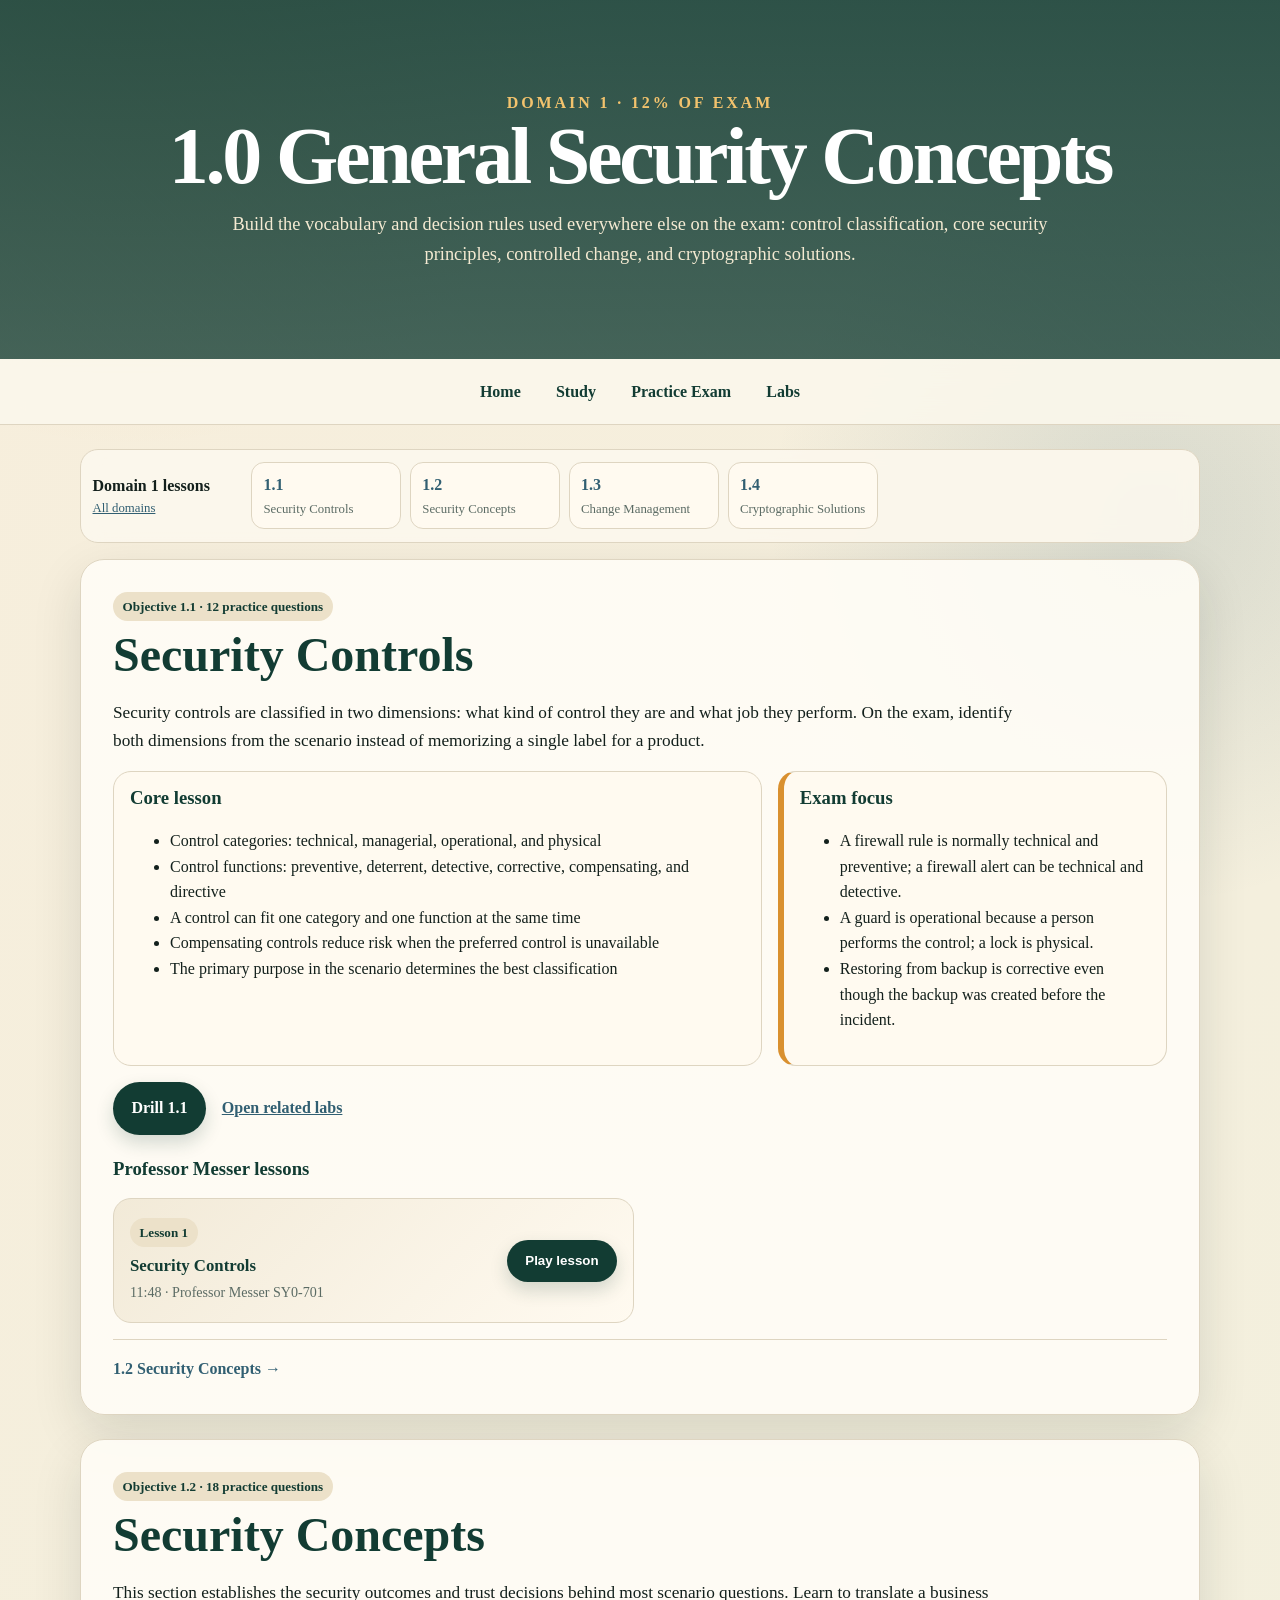
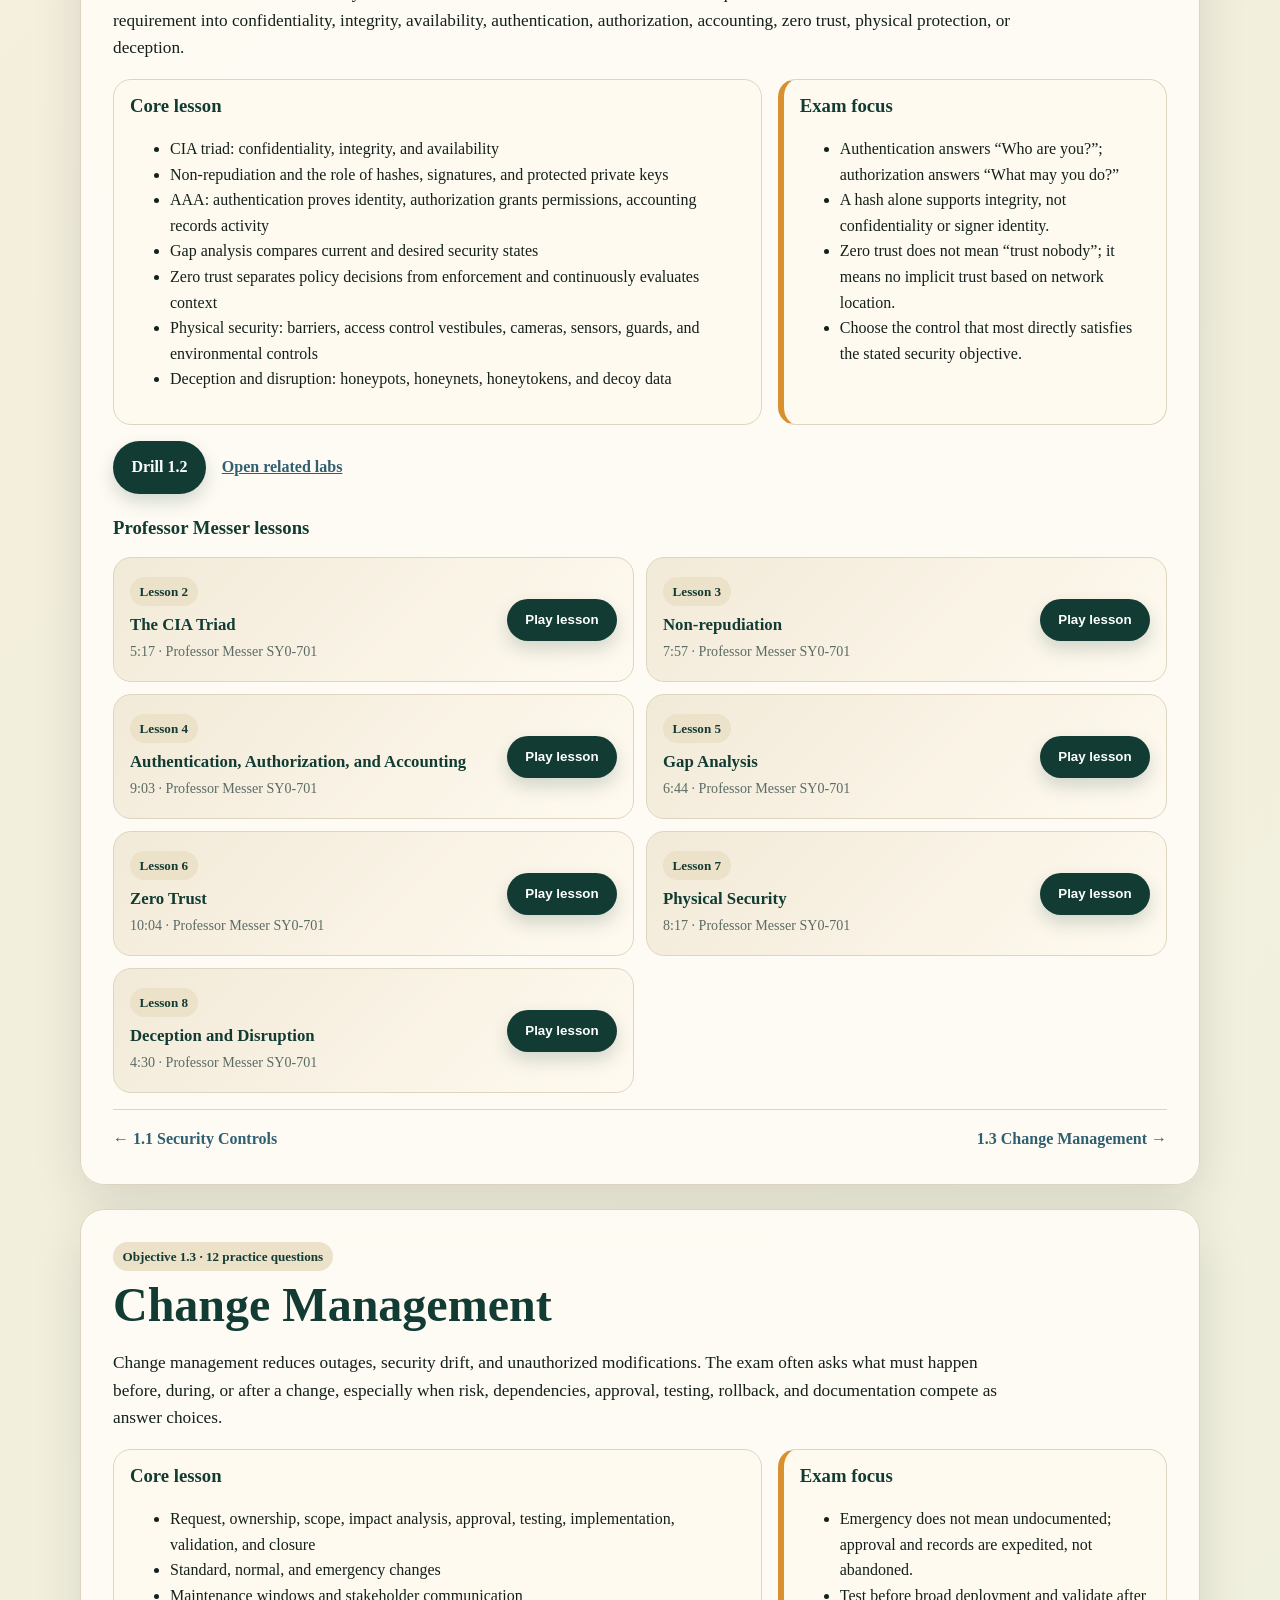
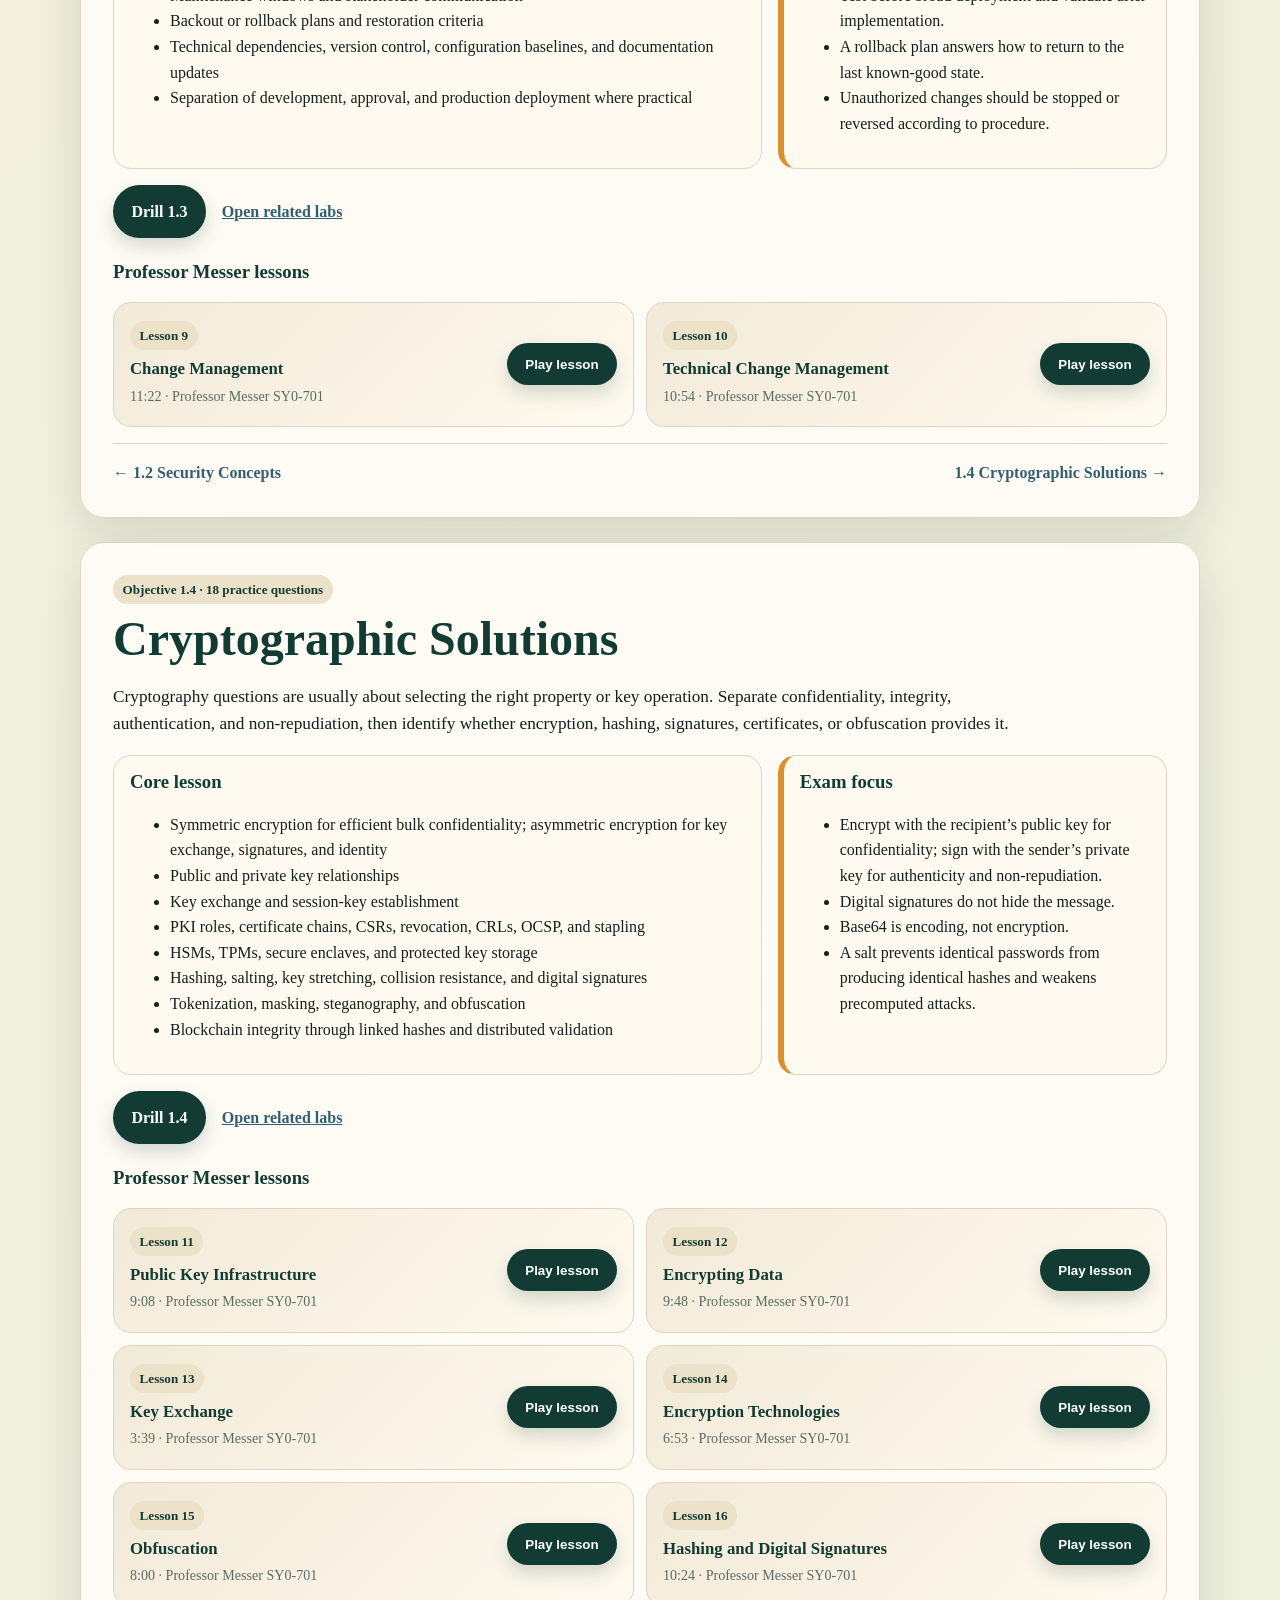
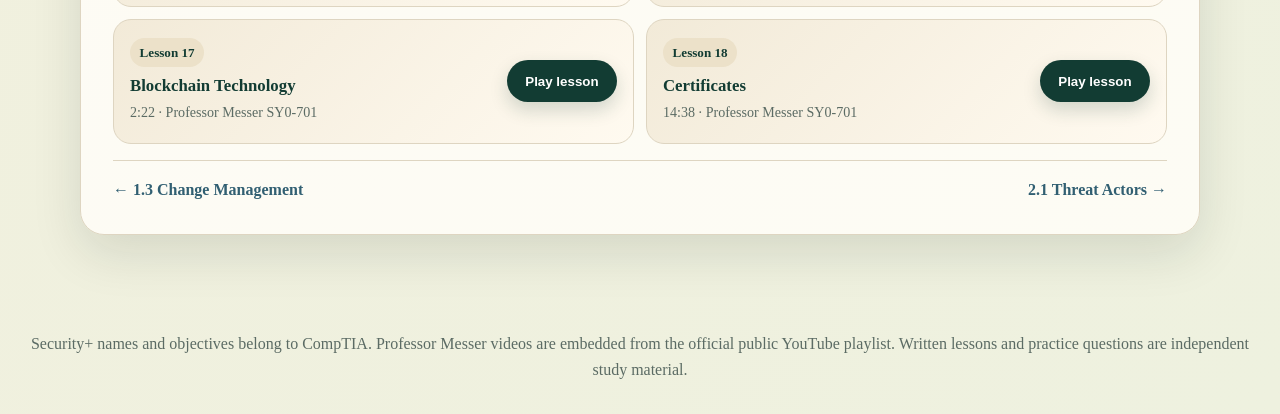
==== domain-1.html @ e12497a7 "Initial Commit Security+ Site" ====
<!DOCTYPE html><html lang="en"><head><meta charset="UTF-8"><meta name="viewport" content="width=device-width, initial-scale=1.0"><title>Domain 1: General Security Concepts - Security+ SY0-701</title><link rel="stylesheet" href="style.css"></head><body><header class="page-header domain-header"><p class="eyebrow">Domain 1 · 12% of exam</p><h1>1.0 General Security Concepts</h1><p>Build the vocabulary and decision rules used everywhere else on the exam: control classification, core security principles, controlled change, and cryptographic solutions.</p></header><nav class="site-nav" aria-label="Primary navigation"><a href="index.html">Home</a><a href="study.html">Study</a><a href="quiz.html">Practice Exam</a><a href="lab.html">Labs</a></nav><main><aside class="lesson-toc" aria-label="Domain lesson navigation"><div><strong>Domain 1 lessons</strong><a href="study.html">All domains</a></div><a href="#objective-1-1"><strong>1.1</strong><span>Security Controls</span></a><a href="#objective-1-2"><strong>1.2</strong><span>Security Concepts</span></a><a href="#objective-1-3"><strong>1.3</strong><span>Change Management</span></a><a href="#objective-1-4"><strong>1.4</strong><span>Cryptographic Solutions</span></a></aside><section class="lesson-section" id="objective-1-1"><div class="lesson-kicker">Objective 1.1 · 12 practice questions</div><h2>Security Controls</h2><p class="lesson-summary">Security controls are classified in two dimensions: what kind of control they are and what job they perform. On the exam, identify both dimensions from the scenario instead of memorizing a single label for a product.</p><div class="lesson-grid"><article class="lesson-panel"><h3>Core lesson</h3><ul><li>Control categories: technical, managerial, operational, and physical</li><li>Control functions: preventive, deterrent, detective, corrective, compensating, and directive</li><li>A control can fit one category and one function at the same time</li><li>Compensating controls reduce risk when the preferred control is unavailable</li><li>The primary purpose in the scenario determines the best classification</li></ul></article><article class="lesson-panel exam-focus"><h3>Exam focus</h3><ul><li>A firewall rule is normally technical and preventive; a firewall alert can be technical and detective.</li><li>A guard is operational because a person performs the control; a lock is physical.</li><li>Restoring from backup is corrective even though the backup was created before the incident.</li></ul></article></div><div class="lesson-actions"><a class="button" href="quiz.html?objective=1.1">Drill 1.1</a><a class="text-link" href="lab.html">Open related labs</a></div><h3 class="video-heading">Professor Messer lessons</h3><div class="video-grid"><article class="video-card"><div><span class="video-number">Lesson 1</span><h4>Security Controls</h4><p>11:48 · Professor Messer SY0-701</p></div><button type="button" class="video-load" data-index="1" data-title="Security Controls">Play lesson</button><noscript><a href="https://www.youtube.com/playlist?list=PLG49S3nxzAnl4QDVqK-hOnoqcSKEIDDuv" target="_blank" rel="noopener">Open official playlist</a></noscript></article></div><div class="lesson-nav"><a href="domain-1.html#objective-1-2">1.2 Security Concepts →</a></div></section><section class="lesson-section" id="objective-1-2"><div class="lesson-kicker">Objective 1.2 · 18 practice questions</div><h2>Security Concepts</h2><p class="lesson-summary">This section establishes the security outcomes and trust decisions behind most scenario questions. Learn to translate a business requirement into confidentiality, integrity, availability, authentication, authorization, accounting, zero trust, physical protection, or deception.</p><div class="lesson-grid"><article class="lesson-panel"><h3>Core lesson</h3><ul><li>CIA triad: confidentiality, integrity, and availability</li><li>Non-repudiation and the role of hashes, signatures, and protected private keys</li><li>AAA: authentication proves identity, authorization grants permissions, accounting records activity</li><li>Gap analysis compares current and desired security states</li><li>Zero trust separates policy decisions from enforcement and continuously evaluates context</li><li>Physical security: barriers, access control vestibules, cameras, sensors, guards, and environmental controls</li><li>Deception and disruption: honeypots, honeynets, honeytokens, and decoy data</li></ul></article><article class="lesson-panel exam-focus"><h3>Exam focus</h3><ul><li>Authentication answers “Who are you?”; authorization answers “What may you do?”</li><li>A hash alone supports integrity, not confidentiality or signer identity.</li><li>Zero trust does not mean “trust nobody”; it means no implicit trust based on network location.</li><li>Choose the control that most directly satisfies the stated security objective.</li></ul></article></div><div class="lesson-actions"><a class="button" href="quiz.html?objective=1.2">Drill 1.2</a><a class="text-link" href="lab.html">Open related labs</a></div><h3 class="video-heading">Professor Messer lessons</h3><div class="video-grid"><article class="video-card"><div><span class="video-number">Lesson 2</span><h4>The CIA Triad</h4><p>5:17 · Professor Messer SY0-701</p></div><button type="button" class="video-load" data-index="2" data-title="The CIA Triad">Play lesson</button><noscript><a href="https://www.youtube.com/playlist?list=PLG49S3nxzAnl4QDVqK-hOnoqcSKEIDDuv" target="_blank" rel="noopener">Open official playlist</a></noscript></article><article class="video-card"><div><span class="video-number">Lesson 3</span><h4>Non-repudiation</h4><p>7:57 · Professor Messer SY0-701</p></div><button type="button" class="video-load" data-index="3" data-title="Non-repudiation">Play lesson</button><noscript><a href="https://www.youtube.com/playlist?list=PLG49S3nxzAnl4QDVqK-hOnoqcSKEIDDuv" target="_blank" rel="noopener">Open official playlist</a></noscript></article><article class="video-card"><div><span class="video-number">Lesson 4</span><h4>Authentication, Authorization, and Accounting</h4><p>9:03 · Professor Messer SY0-701</p></div><button type="button" class="video-load" data-index="4" data-title="Authentication, Authorization, and Accounting">Play lesson</button><noscript><a href="https://www.youtube.com/playlist?list=PLG49S3nxzAnl4QDVqK-hOnoqcSKEIDDuv" target="_blank" rel="noopener">Open official playlist</a></noscript></article><article class="video-card"><div><span class="video-number">Lesson 5</span><h4>Gap Analysis</h4><p>6:44 · Professor Messer SY0-701</p></div><button type="button" class="video-load" data-index="5" data-title="Gap Analysis">Play lesson</button><noscript><a href="https://www.youtube.com/playlist?list=PLG49S3nxzAnl4QDVqK-hOnoqcSKEIDDuv" target="_blank" rel="noopener">Open official playlist</a></noscript></article><article class="video-card"><div><span class="video-number">Lesson 6</span><h4>Zero Trust</h4><p>10:04 · Professor Messer SY0-701</p></div><button type="button" class="video-load" data-index="6" data-title="Zero Trust">Play lesson</button><noscript><a href="https://www.youtube.com/playlist?list=PLG49S3nxzAnl4QDVqK-hOnoqcSKEIDDuv" target="_blank" rel="noopener">Open official playlist</a></noscript></article><article class="video-card"><div><span class="video-number">Lesson 7</span><h4>Physical Security</h4><p>8:17 · Professor Messer SY0-701</p></div><button type="button" class="video-load" data-index="7" data-title="Physical Security">Play lesson</button><noscript><a href="https://www.youtube.com/playlist?list=PLG49S3nxzAnl4QDVqK-hOnoqcSKEIDDuv" target="_blank" rel="noopener">Open official playlist</a></noscript></article><article class="video-card"><div><span class="video-number">Lesson 8</span><h4>Deception and Disruption</h4><p>4:30 · Professor Messer SY0-701</p></div><button type="button" class="video-load" data-index="8" data-title="Deception and Disruption">Play lesson</button><noscript><a href="https://www.youtube.com/playlist?list=PLG49S3nxzAnl4QDVqK-hOnoqcSKEIDDuv" target="_blank" rel="noopener">Open official playlist</a></noscript></article></div><div class="lesson-nav"><a href="domain-1.html#objective-1-1">← 1.1 Security Controls</a><a href="domain-1.html#objective-1-3">1.3 Change Management →</a></div></section><section class="lesson-section" id="objective-1-3"><div class="lesson-kicker">Objective 1.3 · 12 practice questions</div><h2>Change Management</h2><p class="lesson-summary">Change management reduces outages, security drift, and unauthorized modifications. The exam often asks what must happen before, during, or after a change, especially when risk, dependencies, approval, testing, rollback, and documentation compete as answer choices.</p><div class="lesson-grid"><article class="lesson-panel"><h3>Core lesson</h3><ul><li>Request, ownership, scope, impact analysis, approval, testing, implementation, validation, and closure</li><li>Standard, normal, and emergency changes</li><li>Maintenance windows and stakeholder communication</li><li>Backout or rollback plans and restoration criteria</li><li>Technical dependencies, version control, configuration baselines, and documentation updates</li><li>Separation of development, approval, and production deployment where practical</li></ul></article><article class="lesson-panel exam-focus"><h3>Exam focus</h3><ul><li>Emergency does not mean undocumented; approval and records are expedited, not abandoned.</li><li>Test before broad deployment and validate after implementation.</li><li>A rollback plan answers how to return to the last known-good state.</li><li>Unauthorized changes should be stopped or reversed according to procedure.</li></ul></article></div><div class="lesson-actions"><a class="button" href="quiz.html?objective=1.3">Drill 1.3</a><a class="text-link" href="lab.html">Open related labs</a></div><h3 class="video-heading">Professor Messer lessons</h3><div class="video-grid"><article class="video-card"><div><span class="video-number">Lesson 9</span><h4>Change Management</h4><p>11:22 · Professor Messer SY0-701</p></div><button type="button" class="video-load" data-index="9" data-title="Change Management">Play lesson</button><noscript><a href="https://www.youtube.com/playlist?list=PLG49S3nxzAnl4QDVqK-hOnoqcSKEIDDuv" target="_blank" rel="noopener">Open official playlist</a></noscript></article><article class="video-card"><div><span class="video-number">Lesson 10</span><h4>Technical Change Management</h4><p>10:54 · Professor Messer SY0-701</p></div><button type="button" class="video-load" data-index="10" data-title="Technical Change Management">Play lesson</button><noscript><a href="https://www.youtube.com/playlist?list=PLG49S3nxzAnl4QDVqK-hOnoqcSKEIDDuv" target="_blank" rel="noopener">Open official playlist</a></noscript></article></div><div class="lesson-nav"><a href="domain-1.html#objective-1-2">← 1.2 Security Concepts</a><a href="domain-1.html#objective-1-4">1.4 Cryptographic Solutions →</a></div></section><section class="lesson-section" id="objective-1-4"><div class="lesson-kicker">Objective 1.4 · 18 practice questions</div><h2>Cryptographic Solutions</h2><p class="lesson-summary">Cryptography questions are usually about selecting the right property or key operation. Separate confidentiality, integrity, authentication, and non-repudiation, then identify whether encryption, hashing, signatures, certificates, or obfuscation provides it.</p><div class="lesson-grid"><article class="lesson-panel"><h3>Core lesson</h3><ul><li>Symmetric encryption for efficient bulk confidentiality; asymmetric encryption for key exchange, signatures, and identity</li><li>Public and private key relationships</li><li>Key exchange and session-key establishment</li><li>PKI roles, certificate chains, CSRs, revocation, CRLs, OCSP, and stapling</li><li>HSMs, TPMs, secure enclaves, and protected key storage</li><li>Hashing, salting, key stretching, collision resistance, and digital signatures</li><li>Tokenization, masking, steganography, and obfuscation</li><li>Blockchain integrity through linked hashes and distributed validation</li></ul></article><article class="lesson-panel exam-focus"><h3>Exam focus</h3><ul><li>Encrypt with the recipient’s public key for confidentiality; sign with the sender’s private key for authenticity and non-repudiation.</li><li>Digital signatures do not hide the message.</li><li>Base64 is encoding, not encryption.</li><li>A salt prevents identical passwords from producing identical hashes and weakens precomputed attacks.</li></ul></article></div><div class="lesson-actions"><a class="button" href="quiz.html?objective=1.4">Drill 1.4</a><a class="text-link" href="lab.html">Open related labs</a></div><h3 class="video-heading">Professor Messer lessons</h3><div class="video-grid"><article class="video-card"><div><span class="video-number">Lesson 11</span><h4>Public Key Infrastructure</h4><p>9:08 · Professor Messer SY0-701</p></div><button type="button" class="video-load" data-index="11" data-title="Public Key Infrastructure">Play lesson</button><noscript><a href="https://www.youtube.com/playlist?list=PLG49S3nxzAnl4QDVqK-hOnoqcSKEIDDuv" target="_blank" rel="noopener">Open official playlist</a></noscript></article><article class="video-card"><div><span class="video-number">Lesson 12</span><h4>Encrypting Data</h4><p>9:48 · Professor Messer SY0-701</p></div><button type="button" class="video-load" data-index="12" data-title="Encrypting Data">Play lesson</button><noscript><a href="https://www.youtube.com/playlist?list=PLG49S3nxzAnl4QDVqK-hOnoqcSKEIDDuv" target="_blank" rel="noopener">Open official playlist</a></noscript></article><article class="video-card"><div><span class="video-number">Lesson 13</span><h4>Key Exchange</h4><p>3:39 · Professor Messer SY0-701</p></div><button type="button" class="video-load" data-index="13" data-title="Key Exchange">Play lesson</button><noscript><a href="https://www.youtube.com/playlist?list=PLG49S3nxzAnl4QDVqK-hOnoqcSKEIDDuv" target="_blank" rel="noopener">Open official playlist</a></noscript></article><article class="video-card"><div><span class="video-number">Lesson 14</span><h4>Encryption Technologies</h4><p>6:53 · Professor Messer SY0-701</p></div><button type="button" class="video-load" data-index="14" data-title="Encryption Technologies">Play lesson</button><noscript><a href="https://www.youtube.com/playlist?list=PLG49S3nxzAnl4QDVqK-hOnoqcSKEIDDuv" target="_blank" rel="noopener">Open official playlist</a></noscript></article><article class="video-card"><div><span class="video-number">Lesson 15</span><h4>Obfuscation</h4><p>8:00 · Professor Messer SY0-701</p></div><button type="button" class="video-load" data-index="15" data-title="Obfuscation">Play lesson</button><noscript><a href="https://www.youtube.com/playlist?list=PLG49S3nxzAnl4QDVqK-hOnoqcSKEIDDuv" target="_blank" rel="noopener">Open official playlist</a></noscript></article><article class="video-card"><div><span class="video-number">Lesson 16</span><h4>Hashing and Digital Signatures</h4><p>10:24 · Professor Messer SY0-701</p></div><button type="button" class="video-load" data-index="16" data-title="Hashing and Digital Signatures">Play lesson</button><noscript><a href="https://www.youtube.com/playlist?list=PLG49S3nxzAnl4QDVqK-hOnoqcSKEIDDuv" target="_blank" rel="noopener">Open official playlist</a></noscript></article><article class="video-card"><div><span class="video-number">Lesson 17</span><h4>Blockchain Technology</h4><p>2:22 · Professor Messer SY0-701</p></div><button type="button" class="video-load" data-index="17" data-title="Blockchain Technology">Play lesson</button><noscript><a href="https://www.youtube.com/playlist?list=PLG49S3nxzAnl4QDVqK-hOnoqcSKEIDDuv" target="_blank" rel="noopener">Open official playlist</a></noscript></article><article class="video-card"><div><span class="video-number">Lesson 18</span><h4>Certificates</h4><p>14:38 · Professor Messer SY0-701</p></div><button type="button" class="video-load" data-index="18" data-title="Certificates">Play lesson</button><noscript><a href="https://www.youtube.com/playlist?list=PLG49S3nxzAnl4QDVqK-hOnoqcSKEIDDuv" target="_blank" rel="noopener">Open official playlist</a></noscript></article></div><div class="lesson-nav"><a href="domain-1.html#objective-1-3">← 1.3 Change Management</a><a href="domain-2.html#objective-2-1">2.1 Threat Actors →</a></div></section></main><footer>Security+ names and objectives belong to CompTIA. Professor Messer videos are embedded from the official public YouTube playlist. Written lessons and practice questions are independent study material.</footer><script src="videos.js"></script>
<script>
function loadLessonVideo(button){
 const card=button.closest('.video-card');
 const lessonNumber=Number(button.dataset.index);
 const video=typeof getProfessorMesserVideoByLesson==='function' ? getProfessorMesserVideoByLesson(lessonNumber) : null;
 if(!video || !video.videoId){
   const missing=document.createElement('div');
   missing.className='video-missing';
   missing.innerHTML='<strong>Video link not added yet.</strong><p>This lesson is already mapped in <code>videos.js</code>. Fill in <code>videoId</code>, <code>watchUrl</code>, and <code>embedUrl</code> for lesson '+lessonNumber+'.</p>';
   card.replaceWith(missing);
   return;
 }
 const frame=document.createElement('iframe');
 frame.className='lesson-frame';
 frame.src=video.embedUrl || ('https://www.youtube-nocookie.com/embed/'+encodeURIComponent(video.videoId)+'?rel=0');
 frame.title=video.title+' - Professor Messer SY0-701';
 frame.loading='lazy';
 frame.allow='accelerometer; autoplay; clipboard-write; encrypted-media; gyroscope; picture-in-picture; web-share';
 frame.allowFullscreen=true;
 card.replaceWith(frame);
}
document.querySelectorAll('.video-load').forEach(function(button){
 const lessonNumber=Number(button.dataset.index);
 const video=typeof getProfessorMesserVideoByLesson==='function' ? getProfessorMesserVideoByLesson(lessonNumber) : null;
 if(video && video.videoId){
   button.dataset.videoId=video.videoId;
   button.addEventListener('click',function(){loadLessonVideo(button);});
 } else {
   button.textContent='Video link needed';
   button.classList.add('missing-video-link');
   button.addEventListener('click',function(){loadLessonVideo(button);});
 }
});
</script></body></html>
---- style.css ----
:root{--ink:#13201c;--muted:#5b6b64;--paper:#fbf7ec;--panel:#fffdf7;--line:#ded5c1;--forest:#123c33;--moss:#7a8f48;--amber:#d9902f;--clay:#b45135;--blue:#315f72;--shadow:0 18px 50px rgba(19,32,28,.12)}*{box-sizing:border-box}body{margin:0;font-family:Georgia,"Times New Roman",serif;color:var(--ink);background:radial-gradient(circle at 10% 0%,rgba(217,144,47,.16),transparent 28rem),radial-gradient(circle at 90% 10%,rgba(49,95,114,.15),transparent 24rem),linear-gradient(135deg,#f7eedc 0%,#eef1df 100%);line-height:1.6}a{color:var(--blue)}.hero,.page-header{padding:clamp(3rem,7vw,6rem) 1.25rem;text-align:center;color:#fff;background:linear-gradient(rgba(18,60,51,.88),rgba(18,60,51,.78)),repeating-linear-gradient(45deg,rgba(255,255,255,.08) 0 1px,transparent 1px 14px)}.hero h1,.page-header h1{margin:.2rem 0;font-size:clamp(2.4rem,7vw,5rem);line-height:.95;letter-spacing:-.04em;color:#fff}.hero-copy,.page-header p:not(.eyebrow){max-width:780px;margin:1rem auto 0;font-size:1.15rem;color:#f4ead2}.eyebrow{text-transform:uppercase;letter-spacing:.18em;font-weight:700;color:#f3c36d;margin:0}.hero-actions,.controls{display:flex;flex-wrap:wrap;gap:.85rem;justify-content:center;align-items:end;margin-top:1.5rem}.button,button{border:0;border-radius:999px;padding:.85rem 1.15rem;background:var(--forest);color:#fff;font-weight:800;text-decoration:none;cursor:pointer;box-shadow:0 8px 18px rgba(18,60,51,.18)}.button.secondary{background:var(--amber);color:#201408}button:disabled{opacity:.45;cursor:not-allowed}.site-nav{position:sticky;top:0;z-index:5;display:flex;justify-content:center;gap:.4rem;padding:.7rem;background:rgba(251,247,236,.88);backdrop-filter:blur(12px);border-bottom:1px solid var(--line)}.site-nav a{padding:.55rem .9rem;color:var(--forest);text-decoration:none;font-weight:800;border-radius:999px}.site-nav a:hover{background:rgba(122,143,72,.16)}main{width:min(1120px,calc(100% - 2rem));margin:1.5rem auto 4rem}section,.card,.lab,.question,.review-item{background:rgba(255,253,247,.9);border:1px solid var(--line);border-radius:24px;padding:clamp(1rem,2.4vw,1.5rem);box-shadow:var(--shadow);margin-bottom:1rem}.card.accent{border-left:8px solid var(--amber)}h1,h2,h3{color:var(--forest);line-height:1.12}h2{font-size:clamp(1.5rem,3vw,2.2rem)}.grid{display:grid;gap:1rem}.grid.two{grid-template-columns:repeat(2,minmax(0,1fr))}.checklist li{margin-bottom:.45rem}.weights,.score-grid{display:grid;grid-template-columns:repeat(5,minmax(0,1fr));gap:.75rem}.weights div,.score-grid div{background:#f2ead8;border:1px solid var(--line);border-radius:18px;padding:1rem}.weights strong,.score-grid strong{display:block;font-size:1.6rem;color:var(--clay)}.domain-heading{display:flex;justify-content:space-between;gap:1rem;align-items:center}.domain-heading span,.domain-tag{color:var(--muted);font-size:.9rem;font-weight:700}.table-wrap{overflow-x:auto}table{width:100%;border-collapse:collapse;background:var(--panel)}th,td{border:1px solid var(--line);padding:.75rem;text-align:left;vertical-align:top}th{background:#ece1c9}.controls label{display:grid;gap:.3rem;font-weight:800;color:var(--forest)}select{min-width:220px;border:1px solid var(--line);border-radius:999px;padding:.75rem 1rem;background:#fffaf0;color:var(--ink)}.status-line,#timer,#progress{font-weight:800;color:var(--forest)}.quiz-topbar{position:sticky;top:58px;z-index:4;display:flex;justify-content:space-between;gap:1rem;padding:.85rem 1rem;background:rgba(236,225,201,.92);border:1px solid var(--line);border-radius:18px;backdrop-filter:blur(10px);margin-bottom:1rem}#quiz-form{display:grid;gap:1rem}.question{margin:0}.question legend{font-size:1.12rem;font-weight:800;color:var(--forest)}.question legend span{display:block;color:var(--clay);font-size:.9rem;text-transform:uppercase;letter-spacing:.08em}.option{display:block;margin:.6rem 0;padding:.75rem;border:1px solid var(--line);border-radius:14px;background:#fffaf0;cursor:pointer}.option:hover{border-color:var(--moss);background:#f5efd9}.sticky-submit{position:sticky;bottom:1rem;display:flex;justify-content:flex-end;margin-top:1rem}.result-card.pass{border-left:8px solid var(--moss)}.result-card.fail{border-left:8px solid var(--clay)}.review-item.correct{border-left:8px solid var(--moss)}.review-item.incorrect{border-left:8px solid var(--clay)}.lab{border-left:8px solid var(--blue)}footer{text-align:center;padding:2rem 1rem;color:var(--muted)}code{background:#efe4ce;padding:.1rem .35rem;border-radius:6px}@media(max-width:780px){.grid.two,.weights,.score-grid{grid-template-columns:1fr}.site-nav{flex-wrap:wrap;position:static}.quiz-topbar{position:static;flex-direction:column}.domain-heading{display:block}}

.domain-grid{display:grid;grid-template-columns:repeat(2,minmax(0,1fr));gap:1rem}.domain-card{background:rgba(255,253,247,.94);border:1px solid var(--line);border-radius:24px;padding:1.4rem;box-shadow:var(--shadow)}.domain-card:last-child:nth-child(odd){grid-column:1/-1}.domain-card-top{display:flex;align-items:center;justify-content:space-between;gap:1rem}.domain-number{font-size:2.2rem;font-weight:900;color:var(--clay)}.weight-badge,.lesson-kicker,.video-number{display:inline-flex;padding:.25rem .6rem;border-radius:999px;background:#ece1c9;color:var(--forest);font-weight:800;font-size:.82rem}.objective-chips{display:flex;flex-wrap:wrap;gap:.45rem;margin:1rem 0}.objective-chip{display:inline-flex;padding:.45rem .7rem;border:1px solid var(--line);border-radius:999px;text-decoration:none;background:#fffaf0;color:var(--forest);font-weight:700;font-size:.88rem}.objective-chip:hover{border-color:var(--moss);background:#f3efd9}.lesson-toc{position:sticky;top:66px;z-index:3;display:flex;gap:.55rem;overflow-x:auto;padding:.75rem;margin-bottom:1rem;background:rgba(251,247,236,.95);border:1px solid var(--line);border-radius:18px;backdrop-filter:blur(10px)}.lesson-toc>div{min-width:150px;display:grid;align-content:center}.lesson-toc>div a{font-size:.8rem}.lesson-toc>a{min-width:150px;display:grid;gap:.1rem;padding:.55rem .7rem;border-radius:13px;background:#fffaf0;border:1px solid var(--line);text-decoration:none}.lesson-toc>a span{font-size:.8rem;color:var(--muted)}.lesson-section{scroll-margin-top:155px;padding:clamp(1rem,3vw,2rem);margin-bottom:1.5rem}.lesson-section>h2{font-size:clamp(1.8rem,4vw,3rem);margin:.45rem 0}.lesson-summary{font-size:1.08rem;max-width:900px}.lesson-grid{display:grid;grid-template-columns:1.25fr .75fr;gap:1rem;margin:1rem 0}.lesson-panel{background:#fffaf0;border:1px solid var(--line);border-radius:18px;padding:1rem}.lesson-panel h3{margin-top:0}.exam-focus{border-left:6px solid var(--amber)}.lesson-actions{display:flex;gap:1rem;align-items:center;flex-wrap:wrap;margin:1rem 0}.text-link{font-weight:800}.video-heading{margin-top:1.5rem}.video-grid{display:grid;grid-template-columns:repeat(2,minmax(0,1fr));gap:.75rem}.video-card{display:flex;align-items:center;justify-content:space-between;gap:1rem;min-height:125px;padding:1rem;border:1px solid var(--line);border-radius:18px;background:linear-gradient(135deg,#f2ead8,#fffaf0)}.video-card h4{margin:.35rem 0 .1rem;color:var(--forest);font-size:1.05rem}.video-card p{margin:0;color:var(--muted);font-size:.88rem}.video-load{flex:0 0 auto}.lesson-frame{width:100%;aspect-ratio:16/9;border:0;border-radius:18px;box-shadow:var(--shadow)}.lesson-nav{display:flex;justify-content:space-between;gap:1rem;margin-top:1rem;padding-top:1rem;border-top:1px solid var(--line)}.lesson-nav a{font-weight:800;text-decoration:none}.objective-results{display:grid;gap:.4rem}.objective-results div{display:flex;justify-content:space-between;gap:1rem;padding:.55rem .7rem;border-radius:12px;background:#f2ead8}.domain-header p:not(.eyebrow){max-width:880px}.controls{align-items:end}
@media(max-width:820px){.domain-grid,.lesson-grid,.video-grid{grid-template-columns:1fr}.domain-card:last-child:nth-child(odd){grid-column:auto}.lesson-toc{top:58px}.lesson-section{scroll-margin-top:150px}.video-card{align-items:flex-start;flex-direction:column}.video-load{width:100%}}


.missing-video-link{background:var(--clay);color:#fff}
.video-missing{background:#fff5ec;border:1px dashed var(--clay);border-radius:18px;padding:1rem;color:var(--ink)}
.video-missing code{background:#f2ead8;padding:.1rem .25rem;border-radius:6px}
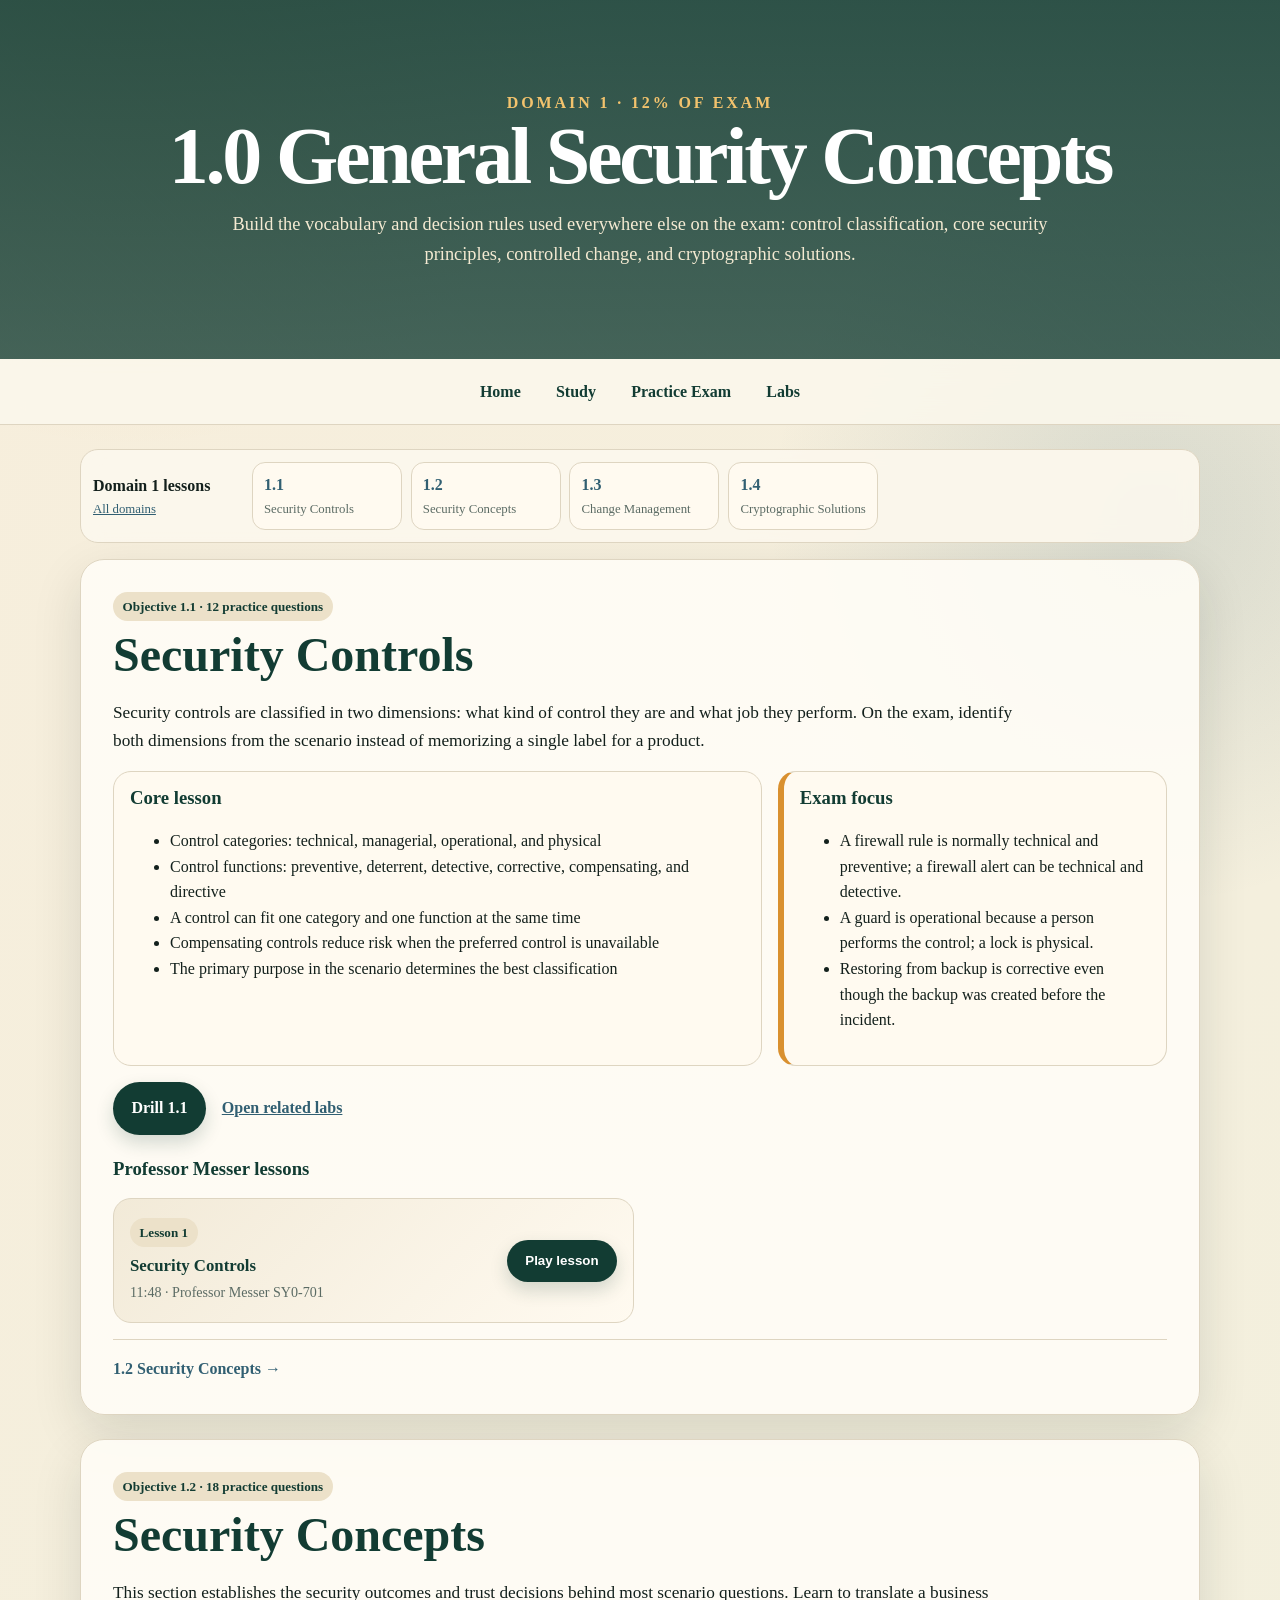
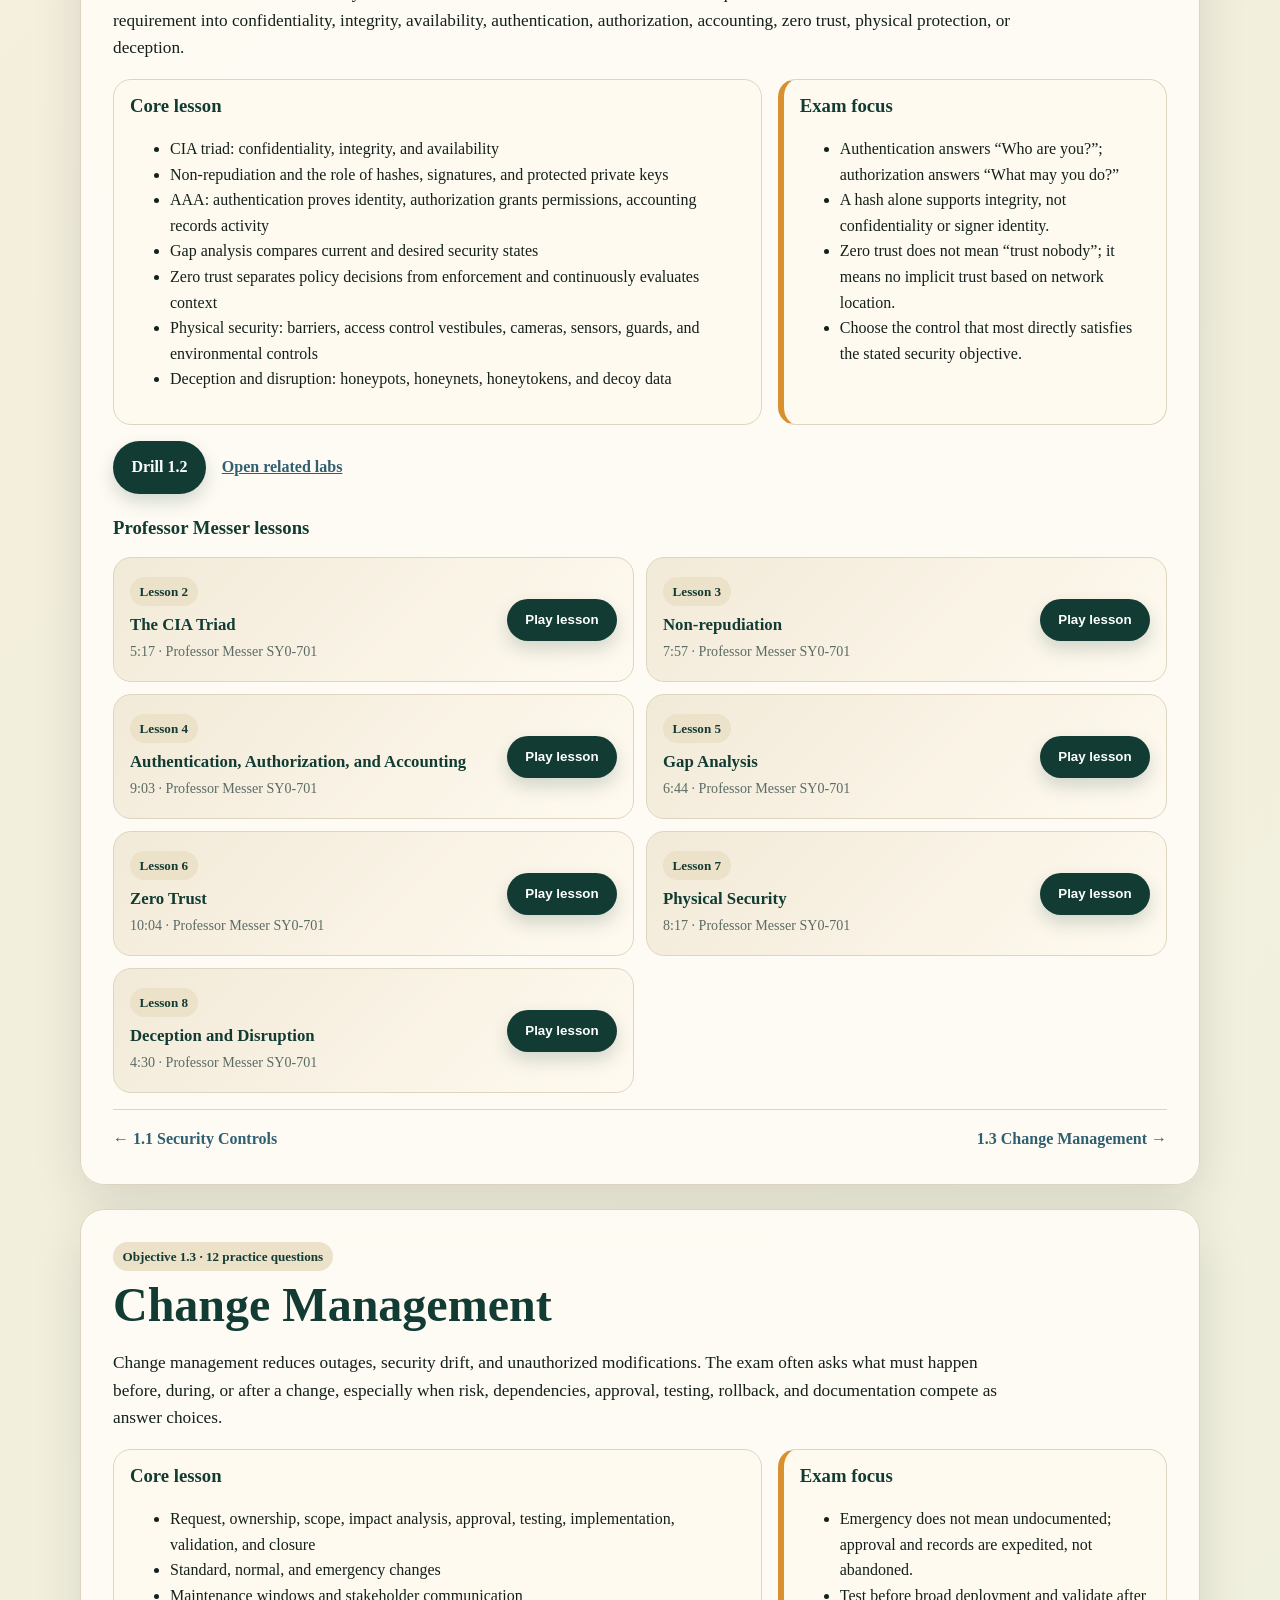
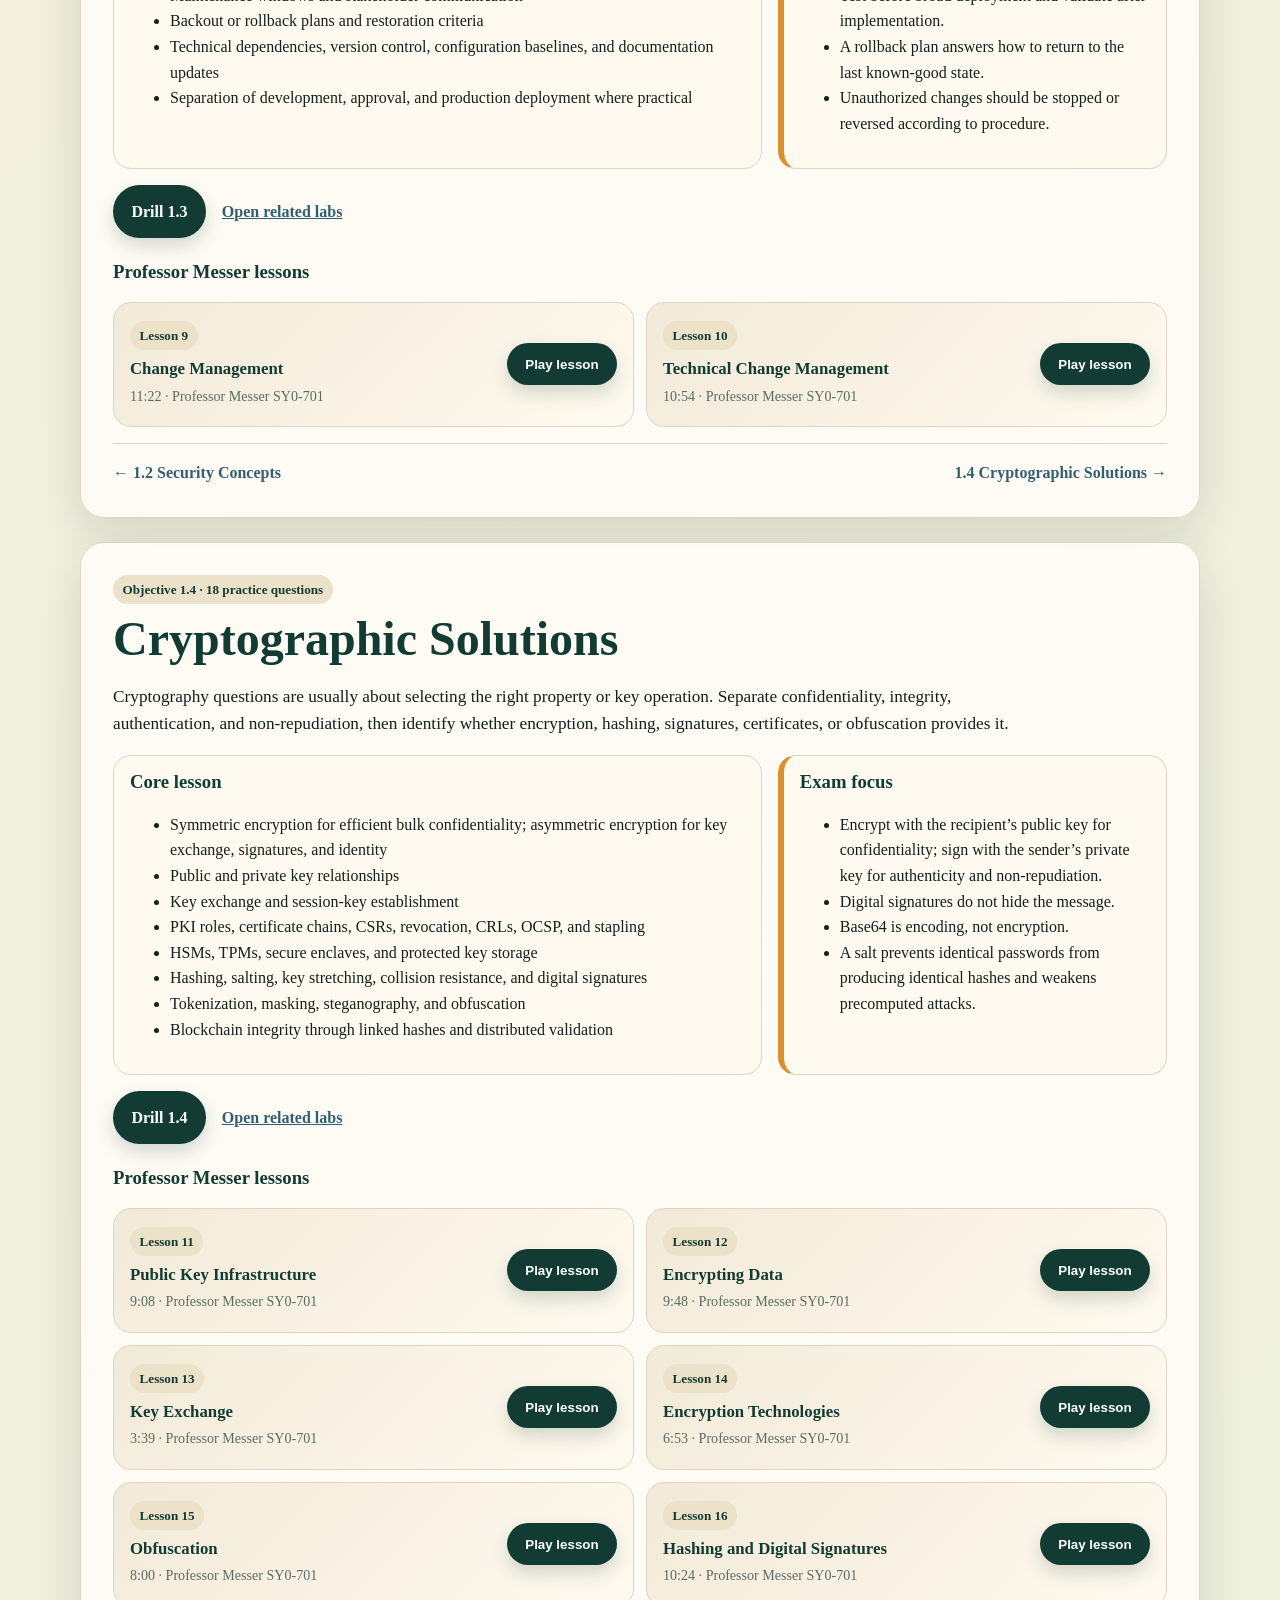
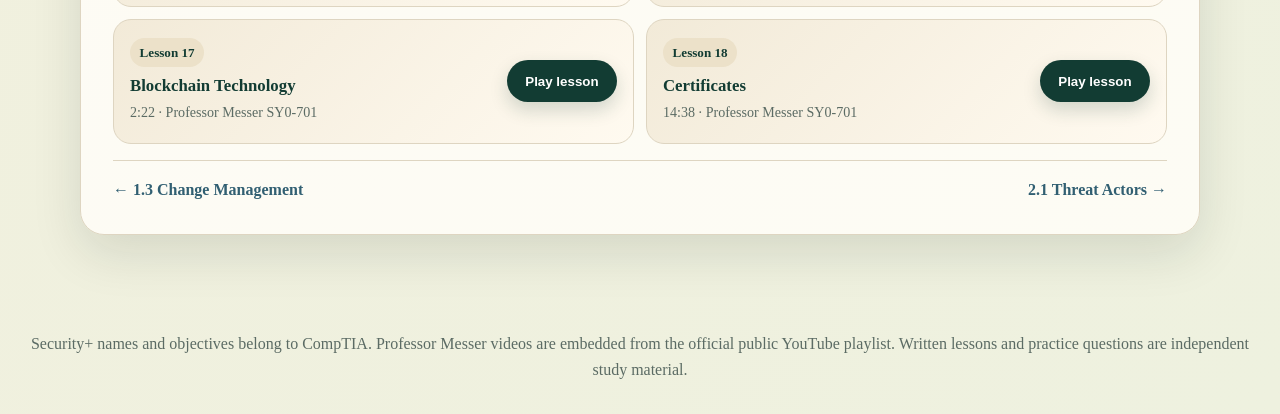
==== commit 1ea1bb56: "2" ====
--- a/domain-1.html
+++ b/domain-1.html
@@ -1,35 +1,364 @@
-<!DOCTYPE html><html lang="en"><head><meta charset="UTF-8"><meta name="viewport" content="width=device-width, initial-scale=1.0"><title>Domain 1: General Security Concepts - Security+ SY0-701</title><link rel="stylesheet" href="style.css"></head><body><header class="page-header domain-header"><p class="eyebrow">Domain 1 · 12% of exam</p><h1>1.0 General Security Concepts</h1><p>Build the vocabulary and decision rules used everywhere else on the exam: control classification, core security principles, controlled change, and cryptographic solutions.</p></header><nav class="site-nav" aria-label="Primary navigation"><a href="index.html">Home</a><a href="study.html">Study</a><a href="quiz.html">Practice Exam</a><a href="lab.html">Labs</a></nav><main><aside class="lesson-toc" aria-label="Domain lesson navigation"><div><strong>Domain 1 lessons</strong><a href="study.html">All domains</a></div><a href="#objective-1-1"><strong>1.1</strong><span>Security Controls</span></a><a href="#objective-1-2"><strong>1.2</strong><span>Security Concepts</span></a><a href="#objective-1-3"><strong>1.3</strong><span>Change Management</span></a><a href="#objective-1-4"><strong>1.4</strong><span>Cryptographic Solutions</span></a></aside><section class="lesson-section" id="objective-1-1"><div class="lesson-kicker">Objective 1.1 · 12 practice questions</div><h2>Security Controls</h2><p class="lesson-summary">Security controls are classified in two dimensions: what kind of control they are and what job they perform. On the exam, identify both dimensions from the scenario instead of memorizing a single label for a product.</p><div class="lesson-grid"><article class="lesson-panel"><h3>Core lesson</h3><ul><li>Control categories: technical, managerial, operational, and physical</li><li>Control functions: preventive, deterrent, detective, corrective, compensating, and directive</li><li>A control can fit one category and one function at the same time</li><li>Compensating controls reduce risk when the preferred control is unavailable</li><li>The primary purpose in the scenario determines the best classification</li></ul></article><article class="lesson-panel exam-focus"><h3>Exam focus</h3><ul><li>A firewall rule is normally technical and preventive; a firewall alert can be technical and detective.</li><li>A guard is operational because a person performs the control; a lock is physical.</li><li>Restoring from backup is corrective even though the backup was created before the incident.</li></ul></article></div><div class="lesson-actions"><a class="button" href="quiz.html?objective=1.1">Drill 1.1</a><a class="text-link" href="lab.html">Open related labs</a></div><h3 class="video-heading">Professor Messer lessons</h3><div class="video-grid"><article class="video-card"><div><span class="video-number">Lesson 1</span><h4>Security Controls</h4><p>11:48 · Professor Messer SY0-701</p></div><button type="button" class="video-load" data-index="1" data-title="Security Controls">Play lesson</button><noscript><a href="https://www.youtube.com/playlist?list=PLG49S3nxzAnl4QDVqK-hOnoqcSKEIDDuv" target="_blank" rel="noopener">Open official playlist</a></noscript></article></div><div class="lesson-nav"><a href="domain-1.html#objective-1-2">1.2 Security Concepts →</a></div></section><section class="lesson-section" id="objective-1-2"><div class="lesson-kicker">Objective 1.2 · 18 practice questions</div><h2>Security Concepts</h2><p class="lesson-summary">This section establishes the security outcomes and trust decisions behind most scenario questions. Learn to translate a business requirement into confidentiality, integrity, availability, authentication, authorization, accounting, zero trust, physical protection, or deception.</p><div class="lesson-grid"><article class="lesson-panel"><h3>Core lesson</h3><ul><li>CIA triad: confidentiality, integrity, and availability</li><li>Non-repudiation and the role of hashes, signatures, and protected private keys</li><li>AAA: authentication proves identity, authorization grants permissions, accounting records activity</li><li>Gap analysis compares current and desired security states</li><li>Zero trust separates policy decisions from enforcement and continuously evaluates context</li><li>Physical security: barriers, access control vestibules, cameras, sensors, guards, and environmental controls</li><li>Deception and disruption: honeypots, honeynets, honeytokens, and decoy data</li></ul></article><article class="lesson-panel exam-focus"><h3>Exam focus</h3><ul><li>Authentication answers “Who are you?”; authorization answers “What may you do?”</li><li>A hash alone supports integrity, not confidentiality or signer identity.</li><li>Zero trust does not mean “trust nobody”; it means no implicit trust based on network location.</li><li>Choose the control that most directly satisfies the stated security objective.</li></ul></article></div><div class="lesson-actions"><a class="button" href="quiz.html?objective=1.2">Drill 1.2</a><a class="text-link" href="lab.html">Open related labs</a></div><h3 class="video-heading">Professor Messer lessons</h3><div class="video-grid"><article class="video-card"><div><span class="video-number">Lesson 2</span><h4>The CIA Triad</h4><p>5:17 · Professor Messer SY0-701</p></div><button type="button" class="video-load" data-index="2" data-title="The CIA Triad">Play lesson</button><noscript><a href="https://www.youtube.com/playlist?list=PLG49S3nxzAnl4QDVqK-hOnoqcSKEIDDuv" target="_blank" rel="noopener">Open official playlist</a></noscript></article><article class="video-card"><div><span class="video-number">Lesson 3</span><h4>Non-repudiation</h4><p>7:57 · Professor Messer SY0-701</p></div><button type="button" class="video-load" data-index="3" data-title="Non-repudiation">Play lesson</button><noscript><a href="https://www.youtube.com/playlist?list=PLG49S3nxzAnl4QDVqK-hOnoqcSKEIDDuv" target="_blank" rel="noopener">Open official playlist</a></noscript></article><article class="video-card"><div><span class="video-number">Lesson 4</span><h4>Authentication, Authorization, and Accounting</h4><p>9:03 · Professor Messer SY0-701</p></div><button type="button" class="video-load" data-index="4" data-title="Authentication, Authorization, and Accounting">Play lesson</button><noscript><a href="https://www.youtube.com/playlist?list=PLG49S3nxzAnl4QDVqK-hOnoqcSKEIDDuv" target="_blank" rel="noopener">Open official playlist</a></noscript></article><article class="video-card"><div><span class="video-number">Lesson 5</span><h4>Gap Analysis</h4><p>6:44 · Professor Messer SY0-701</p></div><button type="button" class="video-load" data-index="5" data-title="Gap Analysis">Play lesson</button><noscript><a href="https://www.youtube.com/playlist?list=PLG49S3nxzAnl4QDVqK-hOnoqcSKEIDDuv" target="_blank" rel="noopener">Open official playlist</a></noscript></article><article class="video-card"><div><span class="video-number">Lesson 6</span><h4>Zero Trust</h4><p>10:04 · Professor Messer SY0-701</p></div><button type="button" class="video-load" data-index="6" data-title="Zero Trust">Play lesson</button><noscript><a href="https://www.youtube.com/playlist?list=PLG49S3nxzAnl4QDVqK-hOnoqcSKEIDDuv" target="_blank" rel="noopener">Open official playlist</a></noscript></article><article class="video-card"><div><span class="video-number">Lesson 7</span><h4>Physical Security</h4><p>8:17 · Professor Messer SY0-701</p></div><button type="button" class="video-load" data-index="7" data-title="Physical Security">Play lesson</button><noscript><a href="https://www.youtube.com/playlist?list=PLG49S3nxzAnl4QDVqK-hOnoqcSKEIDDuv" target="_blank" rel="noopener">Open official playlist</a></noscript></article><article class="video-card"><div><span class="video-number">Lesson 8</span><h4>Deception and Disruption</h4><p>4:30 · Professor Messer SY0-701</p></div><button type="button" class="video-load" data-index="8" data-title="Deception and Disruption">Play lesson</button><noscript><a href="https://www.youtube.com/playlist?list=PLG49S3nxzAnl4QDVqK-hOnoqcSKEIDDuv" target="_blank" rel="noopener">Open official playlist</a></noscript></article></div><div class="lesson-nav"><a href="domain-1.html#objective-1-1">← 1.1 Security Controls</a><a href="domain-1.html#objective-1-3">1.3 Change Management →</a></div></section><section class="lesson-section" id="objective-1-3"><div class="lesson-kicker">Objective 1.3 · 12 practice questions</div><h2>Change Management</h2><p class="lesson-summary">Change management reduces outages, security drift, and unauthorized modifications. The exam often asks what must happen before, during, or after a change, especially when risk, dependencies, approval, testing, rollback, and documentation compete as answer choices.</p><div class="lesson-grid"><article class="lesson-panel"><h3>Core lesson</h3><ul><li>Request, ownership, scope, impact analysis, approval, testing, implementation, validation, and closure</li><li>Standard, normal, and emergency changes</li><li>Maintenance windows and stakeholder communication</li><li>Backout or rollback plans and restoration criteria</li><li>Technical dependencies, version control, configuration baselines, and documentation updates</li><li>Separation of development, approval, and production deployment where practical</li></ul></article><article class="lesson-panel exam-focus"><h3>Exam focus</h3><ul><li>Emergency does not mean undocumented; approval and records are expedited, not abandoned.</li><li>Test before broad deployment and validate after implementation.</li><li>A rollback plan answers how to return to the last known-good state.</li><li>Unauthorized changes should be stopped or reversed according to procedure.</li></ul></article></div><div class="lesson-actions"><a class="button" href="quiz.html?objective=1.3">Drill 1.3</a><a class="text-link" href="lab.html">Open related labs</a></div><h3 class="video-heading">Professor Messer lessons</h3><div class="video-grid"><article class="video-card"><div><span class="video-number">Lesson 9</span><h4>Change Management</h4><p>11:22 · Professor Messer SY0-701</p></div><button type="button" class="video-load" data-index="9" data-title="Change Management">Play lesson</button><noscript><a href="https://www.youtube.com/playlist?list=PLG49S3nxzAnl4QDVqK-hOnoqcSKEIDDuv" target="_blank" rel="noopener">Open official playlist</a></noscript></article><article class="video-card"><div><span class="video-number">Lesson 10</span><h4>Technical Change Management</h4><p>10:54 · Professor Messer SY0-701</p></div><button type="button" class="video-load" data-index="10" data-title="Technical Change Management">Play lesson</button><noscript><a href="https://www.youtube.com/playlist?list=PLG49S3nxzAnl4QDVqK-hOnoqcSKEIDDuv" target="_blank" rel="noopener">Open official playlist</a></noscript></article></div><div class="lesson-nav"><a href="domain-1.html#objective-1-2">← 1.2 Security Concepts</a><a href="domain-1.html#objective-1-4">1.4 Cryptographic Solutions →</a></div></section><section class="lesson-section" id="objective-1-4"><div class="lesson-kicker">Objective 1.4 · 18 practice questions</div><h2>Cryptographic Solutions</h2><p class="lesson-summary">Cryptography questions are usually about selecting the right property or key operation. Separate confidentiality, integrity, authentication, and non-repudiation, then identify whether encryption, hashing, signatures, certificates, or obfuscation provides it.</p><div class="lesson-grid"><article class="lesson-panel"><h3>Core lesson</h3><ul><li>Symmetric encryption for efficient bulk confidentiality; asymmetric encryption for key exchange, signatures, and identity</li><li>Public and private key relationships</li><li>Key exchange and session-key establishment</li><li>PKI roles, certificate chains, CSRs, revocation, CRLs, OCSP, and stapling</li><li>HSMs, TPMs, secure enclaves, and protected key storage</li><li>Hashing, salting, key stretching, collision resistance, and digital signatures</li><li>Tokenization, masking, steganography, and obfuscation</li><li>Blockchain integrity through linked hashes and distributed validation</li></ul></article><article class="lesson-panel exam-focus"><h3>Exam focus</h3><ul><li>Encrypt with the recipient’s public key for confidentiality; sign with the sender’s private key for authenticity and non-repudiation.</li><li>Digital signatures do not hide the message.</li><li>Base64 is encoding, not encryption.</li><li>A salt prevents identical passwords from producing identical hashes and weakens precomputed attacks.</li></ul></article></div><div class="lesson-actions"><a class="button" href="quiz.html?objective=1.4">Drill 1.4</a><a class="text-link" href="lab.html">Open related labs</a></div><h3 class="video-heading">Professor Messer lessons</h3><div class="video-grid"><article class="video-card"><div><span class="video-number">Lesson 11</span><h4>Public Key Infrastructure</h4><p>9:08 · Professor Messer SY0-701</p></div><button type="button" class="video-load" data-index="11" data-title="Public Key Infrastructure">Play lesson</button><noscript><a href="https://www.youtube.com/playlist?list=PLG49S3nxzAnl4QDVqK-hOnoqcSKEIDDuv" target="_blank" rel="noopener">Open official playlist</a></noscript></article><article class="video-card"><div><span class="video-number">Lesson 12</span><h4>Encrypting Data</h4><p>9:48 · Professor Messer SY0-701</p></div><button type="button" class="video-load" data-index="12" data-title="Encrypting Data">Play lesson</button><noscript><a href="https://www.youtube.com/playlist?list=PLG49S3nxzAnl4QDVqK-hOnoqcSKEIDDuv" target="_blank" rel="noopener">Open official playlist</a></noscript></article><article class="video-card"><div><span class="video-number">Lesson 13</span><h4>Key Exchange</h4><p>3:39 · Professor Messer SY0-701</p></div><button type="button" class="video-load" data-index="13" data-title="Key Exchange">Play lesson</button><noscript><a href="https://www.youtube.com/playlist?list=PLG49S3nxzAnl4QDVqK-hOnoqcSKEIDDuv" target="_blank" rel="noopener">Open official playlist</a></noscript></article><article class="video-card"><div><span class="video-number">Lesson 14</span><h4>Encryption Technologies</h4><p>6:53 · Professor Messer SY0-701</p></div><button type="button" class="video-load" data-index="14" data-title="Encryption Technologies">Play lesson</button><noscript><a href="https://www.youtube.com/playlist?list=PLG49S3nxzAnl4QDVqK-hOnoqcSKEIDDuv" target="_blank" rel="noopener">Open official playlist</a></noscript></article><article class="video-card"><div><span class="video-number">Lesson 15</span><h4>Obfuscation</h4><p>8:00 · Professor Messer SY0-701</p></div><button type="button" class="video-load" data-index="15" data-title="Obfuscation">Play lesson</button><noscript><a href="https://www.youtube.com/playlist?list=PLG49S3nxzAnl4QDVqK-hOnoqcSKEIDDuv" target="_blank" rel="noopener">Open official playlist</a></noscript></article><article class="video-card"><div><span class="video-number">Lesson 16</span><h4>Hashing and Digital Signatures</h4><p>10:24 · Professor Messer SY0-701</p></div><button type="button" class="video-load" data-index="16" data-title="Hashing and Digital Signatures">Play lesson</button><noscript><a href="https://www.youtube.com/playlist?list=PLG49S3nxzAnl4QDVqK-hOnoqcSKEIDDuv" target="_blank" rel="noopener">Open official playlist</a></noscript></article><article class="video-card"><div><span class="video-number">Lesson 17</span><h4>Blockchain Technology</h4><p>2:22 · Professor Messer SY0-701</p></div><button type="button" class="video-load" data-index="17" data-title="Blockchain Technology">Play lesson</button><noscript><a href="https://www.youtube.com/playlist?list=PLG49S3nxzAnl4QDVqK-hOnoqcSKEIDDuv" target="_blank" rel="noopener">Open official playlist</a></noscript></article><article class="video-card"><div><span class="video-number">Lesson 18</span><h4>Certificates</h4><p>14:38 · Professor Messer SY0-701</p></div><button type="button" class="video-load" data-index="18" data-title="Certificates">Play lesson</button><noscript><a href="https://www.youtube.com/playlist?list=PLG49S3nxzAnl4QDVqK-hOnoqcSKEIDDuv" target="_blank" rel="noopener">Open official playlist</a></noscript></article></div><div class="lesson-nav"><a href="domain-1.html#objective-1-3">← 1.3 Change Management</a><a href="domain-2.html#objective-2-1">2.1 Threat Actors →</a></div></section></main><footer>Security+ names and objectives belong to CompTIA. Professor Messer videos are embedded from the official public YouTube playlist. Written lessons and practice questions are independent study material.</footer><script src="videos.js"></script>
-<script>
-function loadLessonVideo(button){
- const card=button.closest('.video-card');
- const lessonNumber=Number(button.dataset.index);
- const video=typeof getProfessorMesserVideoByLesson==='function' ? getProfessorMesserVideoByLesson(lessonNumber) : null;
- if(!video || !video.videoId){
-   const missing=document.createElement('div');
-   missing.className='video-missing';
-   missing.innerHTML='<strong>Video link not added yet.</strong><p>This lesson is already mapped in <code>videos.js</code>. Fill in <code>videoId</code>, <code>watchUrl</code>, and <code>embedUrl</code> for lesson '+lessonNumber+'.</p>';
-   card.replaceWith(missing);
-   return;
- }
- const frame=document.createElement('iframe');
- frame.className='lesson-frame';
- frame.src=video.embedUrl || ('https://www.youtube-nocookie.com/embed/'+encodeURIComponent(video.videoId)+'?rel=0');
- frame.title=video.title+' - Professor Messer SY0-701';
- frame.loading='lazy';
- frame.allow='accelerometer; autoplay; clipboard-write; encrypted-media; gyroscope; picture-in-picture; web-share';
- frame.allowFullscreen=true;
- card.replaceWith(frame);
-}
-document.querySelectorAll('.video-load').forEach(function(button){
- const lessonNumber=Number(button.dataset.index);
- const video=typeof getProfessorMesserVideoByLesson==='function' ? getProfessorMesserVideoByLesson(lessonNumber) : null;
- if(video && video.videoId){
-   button.dataset.videoId=video.videoId;
-   button.addEventListener('click',function(){loadLessonVideo(button);});
- } else {
-   button.textContent='Video link needed';
-   button.classList.add('missing-video-link');
-   button.addEventListener('click',function(){loadLessonVideo(button);});
- }
-});
-</script></body></html>+<!DOCTYPE html>
+<html lang="en">
+
+<head>
+  <meta charset="UTF-8">
+  <meta name="viewport" content="width=device-width, initial-scale=1.0">
+  <title>Domain 1: General Security Concepts - Security+ SY0-701</title>
+  <link rel="stylesheet" href="style.css">
+</head>
+
+<body>
+  <header class="page-header domain-header">
+    <p class="eyebrow">Domain 1 · 12% of exam</p>
+    <h1>1.0 General Security Concepts</h1>
+    <p>Build the vocabulary and decision rules used everywhere else on the exam: control classification, core security
+      principles, controlled change, and cryptographic solutions.</p>
+  </header>
+  <nav class="site-nav" aria-label="Primary navigation"><a href="index.html">Home</a><a href="study.html">Study</a><a
+      href="quiz.html">Practice Exam</a><a href="lab.html">Labs</a></nav>
+  <main>
+    <aside class="lesson-toc" aria-label="Domain lesson navigation">
+      <div><strong>Domain 1 lessons</strong><a href="study.html">All domains</a></div><a
+        href="#objective-1-1"><strong>1.1</strong><span>Security Controls</span></a><a
+        href="#objective-1-2"><strong>1.2</strong><span>Security Concepts</span></a><a
+        href="#objective-1-3"><strong>1.3</strong><span>Change Management</span></a><a
+        href="#objective-1-4"><strong>1.4</strong><span>Cryptographic Solutions</span></a>
+    </aside>
+    <section class="lesson-section" id="objective-1-1">
+      <div class="lesson-kicker">Objective 1.1 · 12 practice questions</div>
+      <h2>Security Controls</h2>
+      <p class="lesson-summary">Security controls are classified in two dimensions: what kind of control they are and
+        what job they perform. On the exam, identify both dimensions from the scenario instead of memorizing a single
+        label for a product.</p>
+      <div class="lesson-grid">
+        <article class="lesson-panel">
+          <h3>Core lesson</h3>
+          <ul>
+            <li>Control categories: technical, managerial, operational, and physical</li>
+            <li>Control functions: preventive, deterrent, detective, corrective, compensating, and directive</li>
+            <li>A control can fit one category and one function at the same time</li>
+            <li>Compensating controls reduce risk when the preferred control is unavailable</li>
+            <li>The primary purpose in the scenario determines the best classification</li>
+          </ul>
+        </article>
+        <article class="lesson-panel exam-focus">
+          <h3>Exam focus</h3>
+          <ul>
+            <li>A firewall rule is normally technical and preventive; a firewall alert can be technical and detective.
+            </li>
+            <li>A guard is operational because a person performs the control; a lock is physical.</li>
+            <li>Restoring from backup is corrective even though the backup was created before the incident.</li>
+          </ul>
+        </article>
+      </div>
+      <div class="lesson-actions"><a class="button" href="quiz.html?objective=1.1">Drill 1.1</a><a class="text-link"
+          href="lab.html">Open related labs</a></div>
+      <h3 class="video-heading">Professor Messer lessons</h3>
+      <div class="video-grid">
+        <article class="video-card">
+          <div><span class="video-number">Lesson 1</span>
+            <h4>Security Controls</h4>
+            <p>11:48 · Professor Messer SY0-701</p>
+          </div><button type="button" class="video-load" data-index="1" data-title="Security Controls">Play
+            lesson</button><noscript><a href="https://www.youtube.com/playlist?list=PLG49S3nxzAnl4QDVqK-hOnoqcSKEIDDuv"
+              target="_blank" rel="noopener">Open official playlist</a></noscript>
+        </article>
+      </div>
+      <div class="lesson-nav"><a href="domain-1.html#objective-1-2">1.2 Security Concepts →</a></div>
+    </section>
+    <section class="lesson-section" id="objective-1-2">
+      <div class="lesson-kicker">Objective 1.2 · 18 practice questions</div>
+      <h2>Security Concepts</h2>
+      <p class="lesson-summary">This section establishes the security outcomes and trust decisions behind most scenario
+        questions. Learn to translate a business requirement into confidentiality, integrity, availability,
+        authentication, authorization, accounting, zero trust, physical protection, or deception.</p>
+      <div class="lesson-grid">
+        <article class="lesson-panel">
+          <h3>Core lesson</h3>
+          <ul>
+            <li>CIA triad: confidentiality, integrity, and availability</li>
+            <li>Non-repudiation and the role of hashes, signatures, and protected private keys</li>
+            <li>AAA: authentication proves identity, authorization grants permissions, accounting records activity</li>
+            <li>Gap analysis compares current and desired security states</li>
+            <li>Zero trust separates policy decisions from enforcement and continuously evaluates context</li>
+            <li>Physical security: barriers, access control vestibules, cameras, sensors, guards, and environmental
+              controls</li>
+            <li>Deception and disruption: honeypots, honeynets, honeytokens, and decoy data</li>
+          </ul>
+        </article>
+        <article class="lesson-panel exam-focus">
+          <h3>Exam focus</h3>
+          <ul>
+            <li>Authentication answers “Who are you?”; authorization answers “What may you do?”</li>
+            <li>A hash alone supports integrity, not confidentiality or signer identity.</li>
+            <li>Zero trust does not mean “trust nobody”; it means no implicit trust based on network location.</li>
+            <li>Choose the control that most directly satisfies the stated security objective.</li>
+          </ul>
+        </article>
+      </div>
+      <div class="lesson-actions"><a class="button" href="quiz.html?objective=1.2">Drill 1.2</a><a class="text-link"
+          href="lab.html">Open related labs</a></div>
+      <h3 class="video-heading">Professor Messer lessons</h3>
+      <div class="video-grid">
+        <article class="video-card">
+          <div><span class="video-number">Lesson 2</span>
+            <h4>The CIA Triad</h4>
+            <p>5:17 · Professor Messer SY0-701</p>
+          </div><button type="button" class="video-load" data-index="2" data-title="The CIA Triad">Play
+            lesson</button><noscript><a href="https://www.youtube.com/playlist?list=PLG49S3nxzAnl4QDVqK-hOnoqcSKEIDDuv"
+              target="_blank" rel="noopener">Open official playlist</a></noscript>
+        </article>
+        <article class="video-card">
+          <div><span class="video-number">Lesson 3</span>
+            <h4>Non-repudiation</h4>
+            <p>7:57 · Professor Messer SY0-701</p>
+          </div><button type="button" class="video-load" data-index="3" data-title="Non-repudiation">Play
+            lesson</button><noscript><a href="https://www.youtube.com/playlist?list=PLG49S3nxzAnl4QDVqK-hOnoqcSKEIDDuv"
+              target="_blank" rel="noopener">Open official playlist</a></noscript>
+        </article>
+        <article class="video-card">
+          <div><span class="video-number">Lesson 4</span>
+            <h4>Authentication, Authorization, and Accounting</h4>
+            <p>9:03 · Professor Messer SY0-701</p>
+          </div><button type="button" class="video-load" data-index="4"
+            data-title="Authentication, Authorization, and Accounting">Play lesson</button><noscript><a
+              href="https://www.youtube.com/playlist?list=PLG49S3nxzAnl4QDVqK-hOnoqcSKEIDDuv" target="_blank"
+              rel="noopener">Open official playlist</a></noscript>
+        </article>
+        <article class="video-card">
+          <div><span class="video-number">Lesson 5</span>
+            <h4>Gap Analysis</h4>
+            <p>6:44 · Professor Messer SY0-701</p>
+          </div><button type="button" class="video-load" data-index="5" data-title="Gap Analysis">Play
+            lesson</button><noscript><a href="https://www.youtube.com/playlist?list=PLG49S3nxzAnl4QDVqK-hOnoqcSKEIDDuv"
+              target="_blank" rel="noopener">Open official playlist</a></noscript>
+        </article>
+        <article class="video-card">
+          <div><span class="video-number">Lesson 6</span>
+            <h4>Zero Trust</h4>
+            <p>10:04 · Professor Messer SY0-701</p>
+          </div><button type="button" class="video-load" data-index="6" data-title="Zero Trust">Play
+            lesson</button><noscript><a href="https://www.youtube.com/playlist?list=PLG49S3nxzAnl4QDVqK-hOnoqcSKEIDDuv"
+              target="_blank" rel="noopener">Open official playlist</a></noscript>
+        </article>
+        <article class="video-card">
+          <div><span class="video-number">Lesson 7</span>
+            <h4>Physical Security</h4>
+            <p>8:17 · Professor Messer SY0-701</p>
+          </div><button type="button" class="video-load" data-index="7" data-title="Physical Security">Play
+            lesson</button><noscript><a href="https://www.youtube.com/playlist?list=PLG49S3nxzAnl4QDVqK-hOnoqcSKEIDDuv"
+              target="_blank" rel="noopener">Open official playlist</a></noscript>
+        </article>
+        <article class="video-card">
+          <div><span class="video-number">Lesson 8</span>
+            <h4>Deception and Disruption</h4>
+            <p>4:30 · Professor Messer SY0-701</p>
+          </div><button type="button" class="video-load" data-index="8" data-title="Deception and Disruption">Play
+            lesson</button><noscript><a href="https://www.youtube.com/playlist?list=PLG49S3nxzAnl4QDVqK-hOnoqcSKEIDDuv"
+              target="_blank" rel="noopener">Open official playlist</a></noscript>
+        </article>
+      </div>
+      <div class="lesson-nav"><a href="domain-1.html#objective-1-1">← 1.1 Security Controls</a><a
+          href="domain-1.html#objective-1-3">1.3 Change Management →</a></div>
+    </section>
+    <section class="lesson-section" id="objective-1-3">
+      <div class="lesson-kicker">Objective 1.3 · 12 practice questions</div>
+      <h2>Change Management</h2>
+      <p class="lesson-summary">Change management reduces outages, security drift, and unauthorized modifications. The
+        exam often asks what must happen before, during, or after a change, especially when risk, dependencies,
+        approval, testing, rollback, and documentation compete as answer choices.</p>
+      <div class="lesson-grid">
+        <article class="lesson-panel">
+          <h3>Core lesson</h3>
+          <ul>
+            <li>Request, ownership, scope, impact analysis, approval, testing, implementation, validation, and closure
+            </li>
+            <li>Standard, normal, and emergency changes</li>
+            <li>Maintenance windows and stakeholder communication</li>
+            <li>Backout or rollback plans and restoration criteria</li>
+            <li>Technical dependencies, version control, configuration baselines, and documentation updates</li>
+            <li>Separation of development, approval, and production deployment where practical</li>
+          </ul>
+        </article>
+        <article class="lesson-panel exam-focus">
+          <h3>Exam focus</h3>
+          <ul>
+            <li>Emergency does not mean undocumented; approval and records are expedited, not abandoned.</li>
+            <li>Test before broad deployment and validate after implementation.</li>
+            <li>A rollback plan answers how to return to the last known-good state.</li>
+            <li>Unauthorized changes should be stopped or reversed according to procedure.</li>
+          </ul>
+        </article>
+      </div>
+      <div class="lesson-actions"><a class="button" href="quiz.html?objective=1.3">Drill 1.3</a><a class="text-link"
+          href="lab.html">Open related labs</a></div>
+      <h3 class="video-heading">Professor Messer lessons</h3>
+      <div class="video-grid">
+        <article class="video-card">
+          <div><span class="video-number">Lesson 9</span>
+            <h4>Change Management</h4>
+            <p>11:22 · Professor Messer SY0-701</p>
+          </div><button type="button" class="video-load" data-index="9" data-title="Change Management">Play
+            lesson</button><noscript><a href="https://www.youtube.com/playlist?list=PLG49S3nxzAnl4QDVqK-hOnoqcSKEIDDuv"
+              target="_blank" rel="noopener">Open official playlist</a></noscript>
+        </article>
+        <article class="video-card">
+          <div><span class="video-number">Lesson 10</span>
+            <h4>Technical Change Management</h4>
+            <p>10:54 · Professor Messer SY0-701</p>
+          </div><button type="button" class="video-load" data-index="10" data-title="Technical Change Management">Play
+            lesson</button><noscript><a href="https://www.youtube.com/playlist?list=PLG49S3nxzAnl4QDVqK-hOnoqcSKEIDDuv"
+              target="_blank" rel="noopener">Open official playlist</a></noscript>
+        </article>
+      </div>
+      <div class="lesson-nav"><a href="domain-1.html#objective-1-2">← 1.2 Security Concepts</a><a
+          href="domain-1.html#objective-1-4">1.4 Cryptographic Solutions →</a></div>
+    </section>
+    <section class="lesson-section" id="objective-1-4">
+      <div class="lesson-kicker">Objective 1.4 · 18 practice questions</div>
+      <h2>Cryptographic Solutions</h2>
+      <p class="lesson-summary">Cryptography questions are usually about selecting the right property or key operation.
+        Separate confidentiality, integrity, authentication, and non-repudiation, then identify whether encryption,
+        hashing, signatures, certificates, or obfuscation provides it.</p>
+      <div class="lesson-grid">
+        <article class="lesson-panel">
+          <h3>Core lesson</h3>
+          <ul>
+            <li>Symmetric encryption for efficient bulk confidentiality; asymmetric encryption for key exchange,
+              signatures, and identity</li>
+            <li>Public and private key relationships</li>
+            <li>Key exchange and session-key establishment</li>
+            <li>PKI roles, certificate chains, CSRs, revocation, CRLs, OCSP, and stapling</li>
+            <li>HSMs, TPMs, secure enclaves, and protected key storage</li>
+            <li>Hashing, salting, key stretching, collision resistance, and digital signatures</li>
+            <li>Tokenization, masking, steganography, and obfuscation</li>
+            <li>Blockchain integrity through linked hashes and distributed validation</li>
+          </ul>
+        </article>
+        <article class="lesson-panel exam-focus">
+          <h3>Exam focus</h3>
+          <ul>
+            <li>Encrypt with the recipient’s public key for confidentiality; sign with the sender’s private key for
+              authenticity and non-repudiation.</li>
+            <li>Digital signatures do not hide the message.</li>
+            <li>Base64 is encoding, not encryption.</li>
+            <li>A salt prevents identical passwords from producing identical hashes and weakens precomputed attacks.
+            </li>
+          </ul>
+        </article>
+      </div>
+      <div class="lesson-actions"><a class="button" href="quiz.html?objective=1.4">Drill 1.4</a><a class="text-link"
+          href="lab.html">Open related labs</a></div>
+      <h3 class="video-heading">Professor Messer lessons</h3>
+      <div class="video-grid">
+        <article class="video-card">
+          <div><span class="video-number">Lesson 11</span>
+            <h4>Public Key Infrastructure</h4>
+            <p>9:08 · Professor Messer SY0-701</p>
+          </div><button type="button" class="video-load" data-index="11" data-title="Public Key Infrastructure">Play
+            lesson</button><noscript><a href="https://www.youtube.com/playlist?list=PLG49S3nxzAnl4QDVqK-hOnoqcSKEIDDuv"
+              target="_blank" rel="noopener">Open official playlist</a></noscript>
+        </article>
+        <article class="video-card">
+          <div><span class="video-number">Lesson 12</span>
+            <h4>Encrypting Data</h4>
+            <p>9:48 · Professor Messer SY0-701</p>
+          </div><button type="button" class="video-load" data-index="12" data-title="Encrypting Data">Play
+            lesson</button><noscript><a href="https://www.youtube.com/playlist?list=PLG49S3nxzAnl4QDVqK-hOnoqcSKEIDDuv"
+              target="_blank" rel="noopener">Open official playlist</a></noscript>
+        </article>
+        <article class="video-card">
+          <div><span class="video-number">Lesson 13</span>
+            <h4>Key Exchange</h4>
+            <p>3:39 · Professor Messer SY0-701</p>
+          </div><button type="button" class="video-load" data-index="13" data-title="Key Exchange">Play
+            lesson</button><noscript><a href="https://www.youtube.com/playlist?list=PLG49S3nxzAnl4QDVqK-hOnoqcSKEIDDuv"
+              target="_blank" rel="noopener">Open official playlist</a></noscript>
+        </article>
+        <article class="video-card">
+          <div><span class="video-number">Lesson 14</span>
+            <h4>Encryption Technologies</h4>
+            <p>6:53 · Professor Messer SY0-701</p>
+          </div><button type="button" class="video-load" data-index="14" data-title="Encryption Technologies">Play
+            lesson</button><noscript><a href="https://www.youtube.com/playlist?list=PLG49S3nxzAnl4QDVqK-hOnoqcSKEIDDuv"
+              target="_blank" rel="noopener">Open official playlist</a></noscript>
+        </article>
+        <article class="video-card">
+          <div><span class="video-number">Lesson 15</span>
+            <h4>Obfuscation</h4>
+            <p>8:00 · Professor Messer SY0-701</p>
+          </div><button type="button" class="video-load" data-index="15" data-title="Obfuscation">Play
+            lesson</button><noscript><a href="https://www.youtube.com/playlist?list=PLG49S3nxzAnl4QDVqK-hOnoqcSKEIDDuv"
+              target="_blank" rel="noopener">Open official playlist</a></noscript>
+        </article>
+        <article class="video-card">
+          <div><span class="video-number">Lesson 16</span>
+            <h4>Hashing and Digital Signatures</h4>
+            <p>10:24 · Professor Messer SY0-701</p>
+          </div><button type="button" class="video-load" data-index="16"
+            data-title="Hashing and Digital Signatures">Play lesson</button><noscript><a
+              href="https://www.youtube.com/playlist?list=PLG49S3nxzAnl4QDVqK-hOnoqcSKEIDDuv" target="_blank"
+              rel="noopener">Open official playlist</a></noscript>
+        </article>
+        <article class="video-card">
+          <div><span class="video-number">Lesson 17</span>
+            <h4>Blockchain Technology</h4>
+            <p>2:22 · Professor Messer SY0-701</p>
+          </div><button type="button" class="video-load" data-index="17" data-title="Blockchain Technology">Play
+            lesson</button><noscript><a href="https://www.youtube.com/playlist?list=PLG49S3nxzAnl4QDVqK-hOnoqcSKEIDDuv"
+              target="_blank" rel="noopener">Open official playlist</a></noscript>
+        </article>
+        <article class="video-card">
+          <div><span class="video-number">Lesson 18</span>
+            <h4>Certificates</h4>
+            <p>14:38 · Professor Messer SY0-701</p>
+          </div><button type="button" class="video-load" data-index="18" data-title="Certificates">Play
+            lesson</button><noscript><a href="https://www.youtube.com/playlist?list=PLG49S3nxzAnl4QDVqK-hOnoqcSKEIDDuv"
+              target="_blank" rel="noopener">Open official playlist</a></noscript>
+        </article>
+      </div>
+      <div class="lesson-nav"><a href="domain-1.html#objective-1-3">← 1.3 Change Management</a><a
+          href="domain-2.html#objective-2-1">2.1 Threat Actors →</a></div>
+    </section>
+  </main>
+  <footer>Security+ names and objectives belong to CompTIA. Professor Messer videos are embedded from the official
+    public YouTube playlist. Written lessons and practice questions are independent study material.</footer>
+  <script src="videos.js"></script>
+  <script>
+    function loadLessonVideo(button) {
+      const card = button.closest('.video-card');
+      const lessonNumber = Number(button.dataset.index);
+      const video = typeof getProfessorMesserVideoByLesson === 'function' ? getProfessorMesserVideoByLesson(lessonNumber) : null;
+      if (!video || !video.videoId) {
+        const missing = document.createElement('div');
+        missing.className = 'video-missing';
+        missing.innerHTML = '<strong>Video link not added yet.</strong><p>This lesson is already mapped in <code>videos.js</code>. Fill in <code>videoId</code>, <code>watchUrl</code>, and <code>embedUrl</code> for lesson ' + lessonNumber + '.</p>';
+        card.replaceWith(missing);
+        return;
+      }
+      const frame = document.createElement('iframe');
+      frame.className = 'lesson-frame';
+      frame.src = video.embedUrl || ('https://www.youtube-nocookie.com/embed/' + encodeURIComponent(video.videoId) + '?rel=0');
+      frame.title = video.title + ' - Professor Messer SY0-701';
+      frame.loading = 'lazy';
+      frame.allow = 'accelerometer; autoplay; clipboard-write; encrypted-media; gyroscope; picture-in-picture; web-share';
+      frame.allowFullscreen = true;
+      card.replaceWith(frame);
+    }
+    document.querySelectorAll('.video-load').forEach(function (button) {
+      const lessonNumber = Number(button.dataset.index);
+      const video = typeof getProfessorMesserVideoByLesson === 'function' ? getProfessorMesserVideoByLesson(lessonNumber) : null;
+      if (video && video.videoId) {
+        button.dataset.videoId = video.videoId;
+        button.addEventListener('click', function () { loadLessonVideo(button); });
+      } else {
+        button.textContent = 'Video link needed';
+        button.classList.add('missing-video-link');
+        button.addEventListener('click', function () { loadLessonVideo(button); });
+      }
+    });
+  </script>
+</body>
+
+</html>
